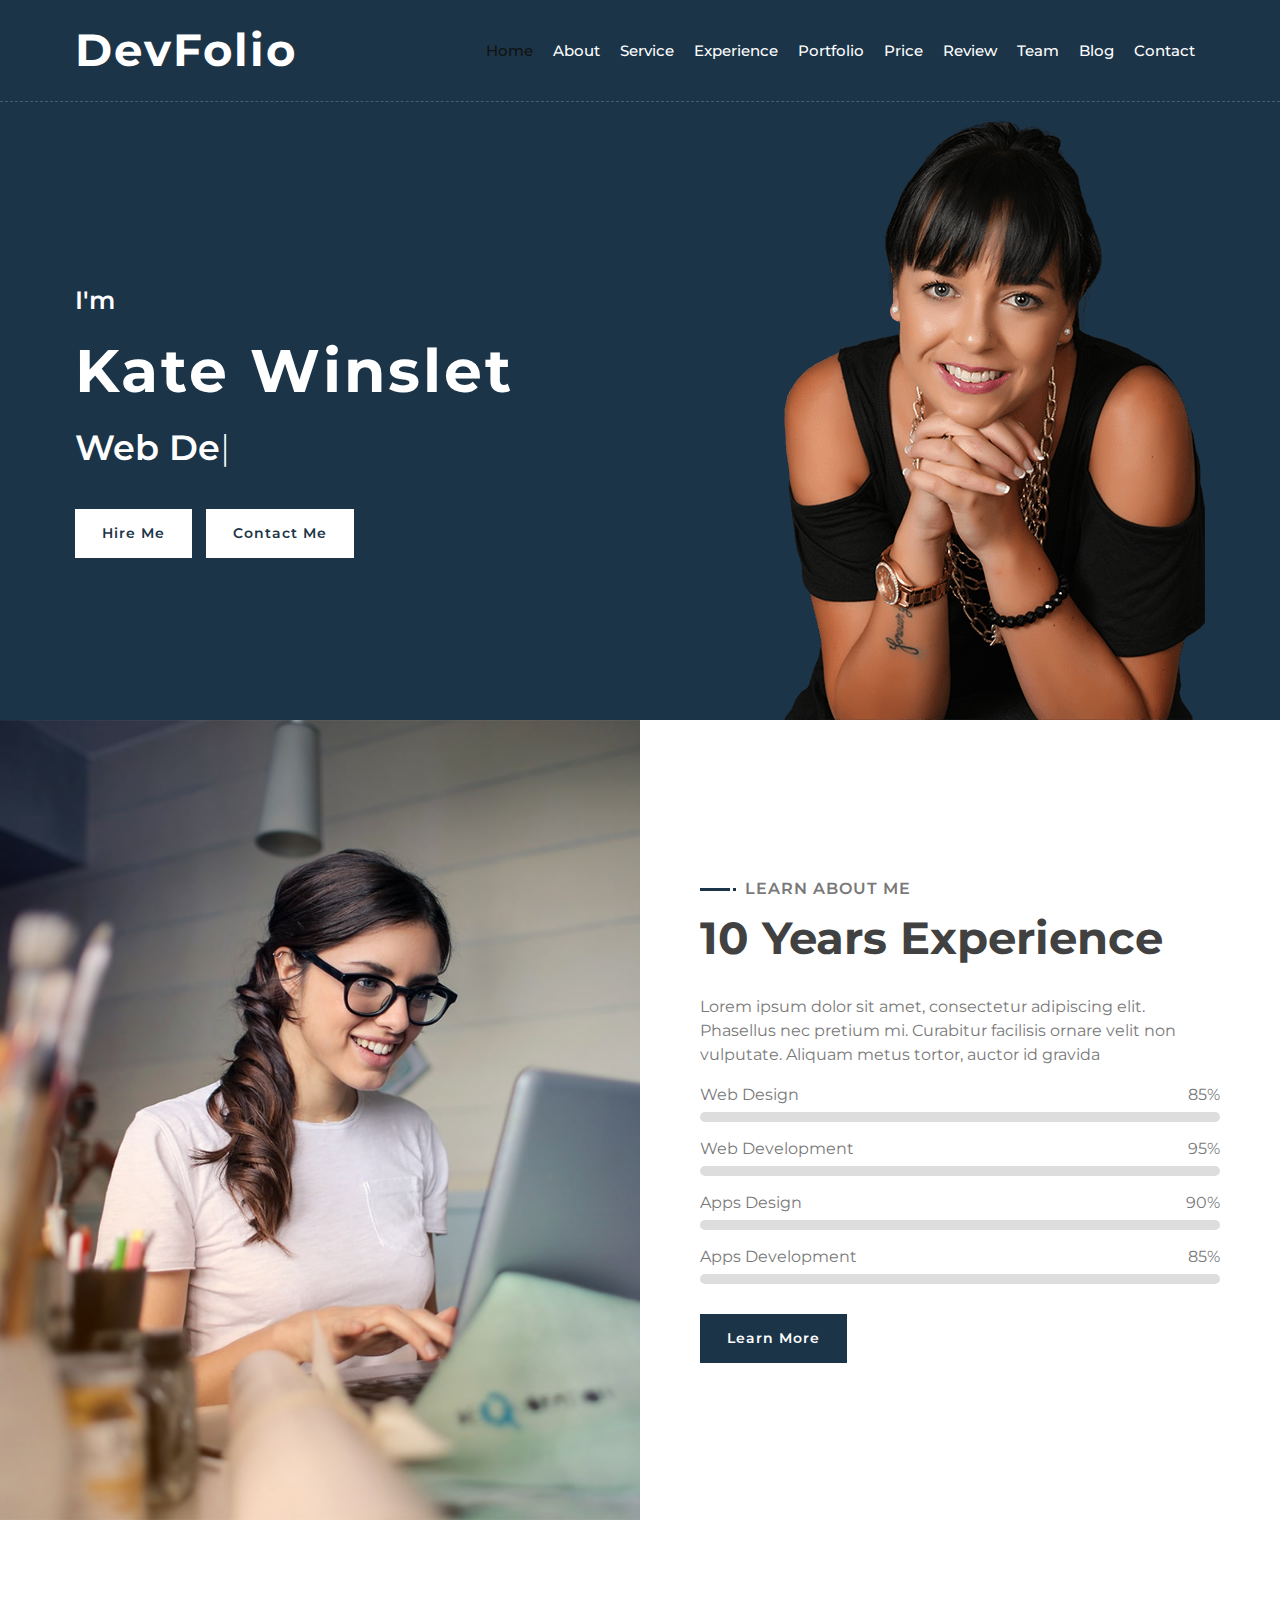
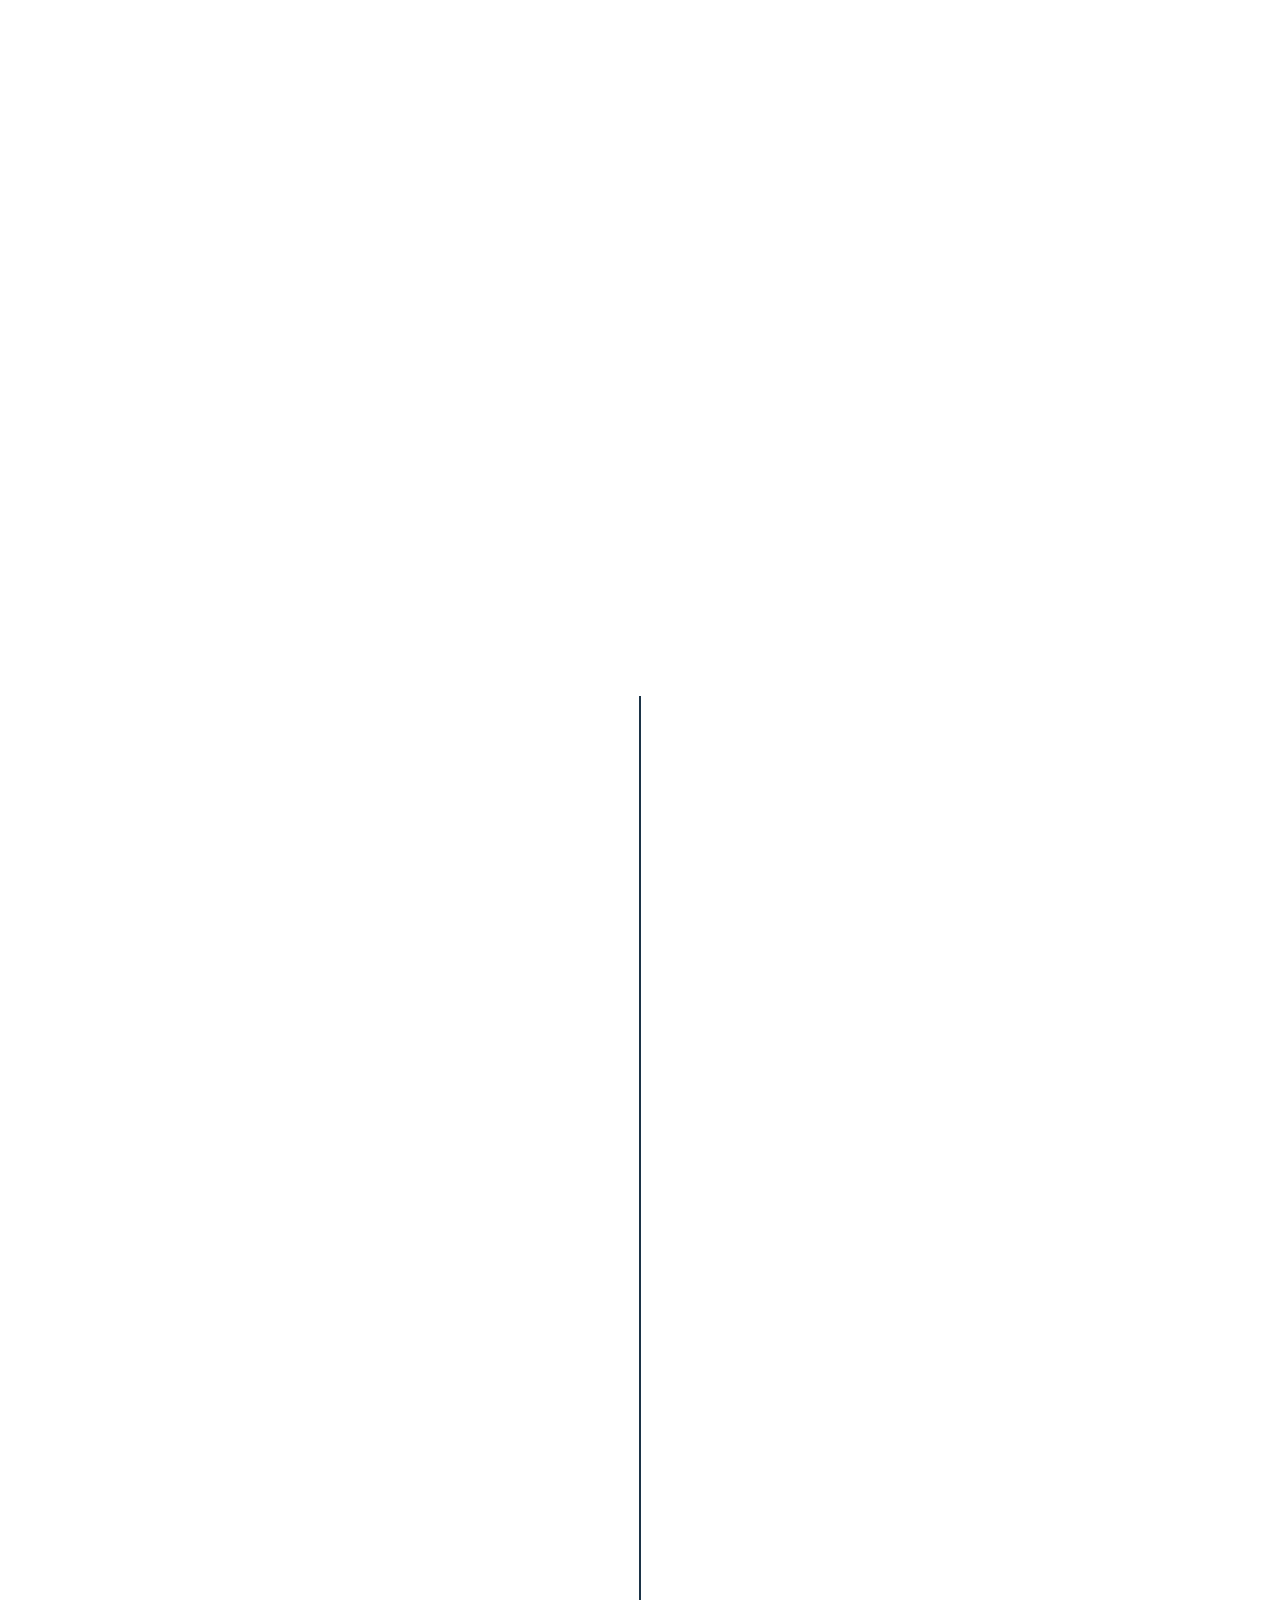
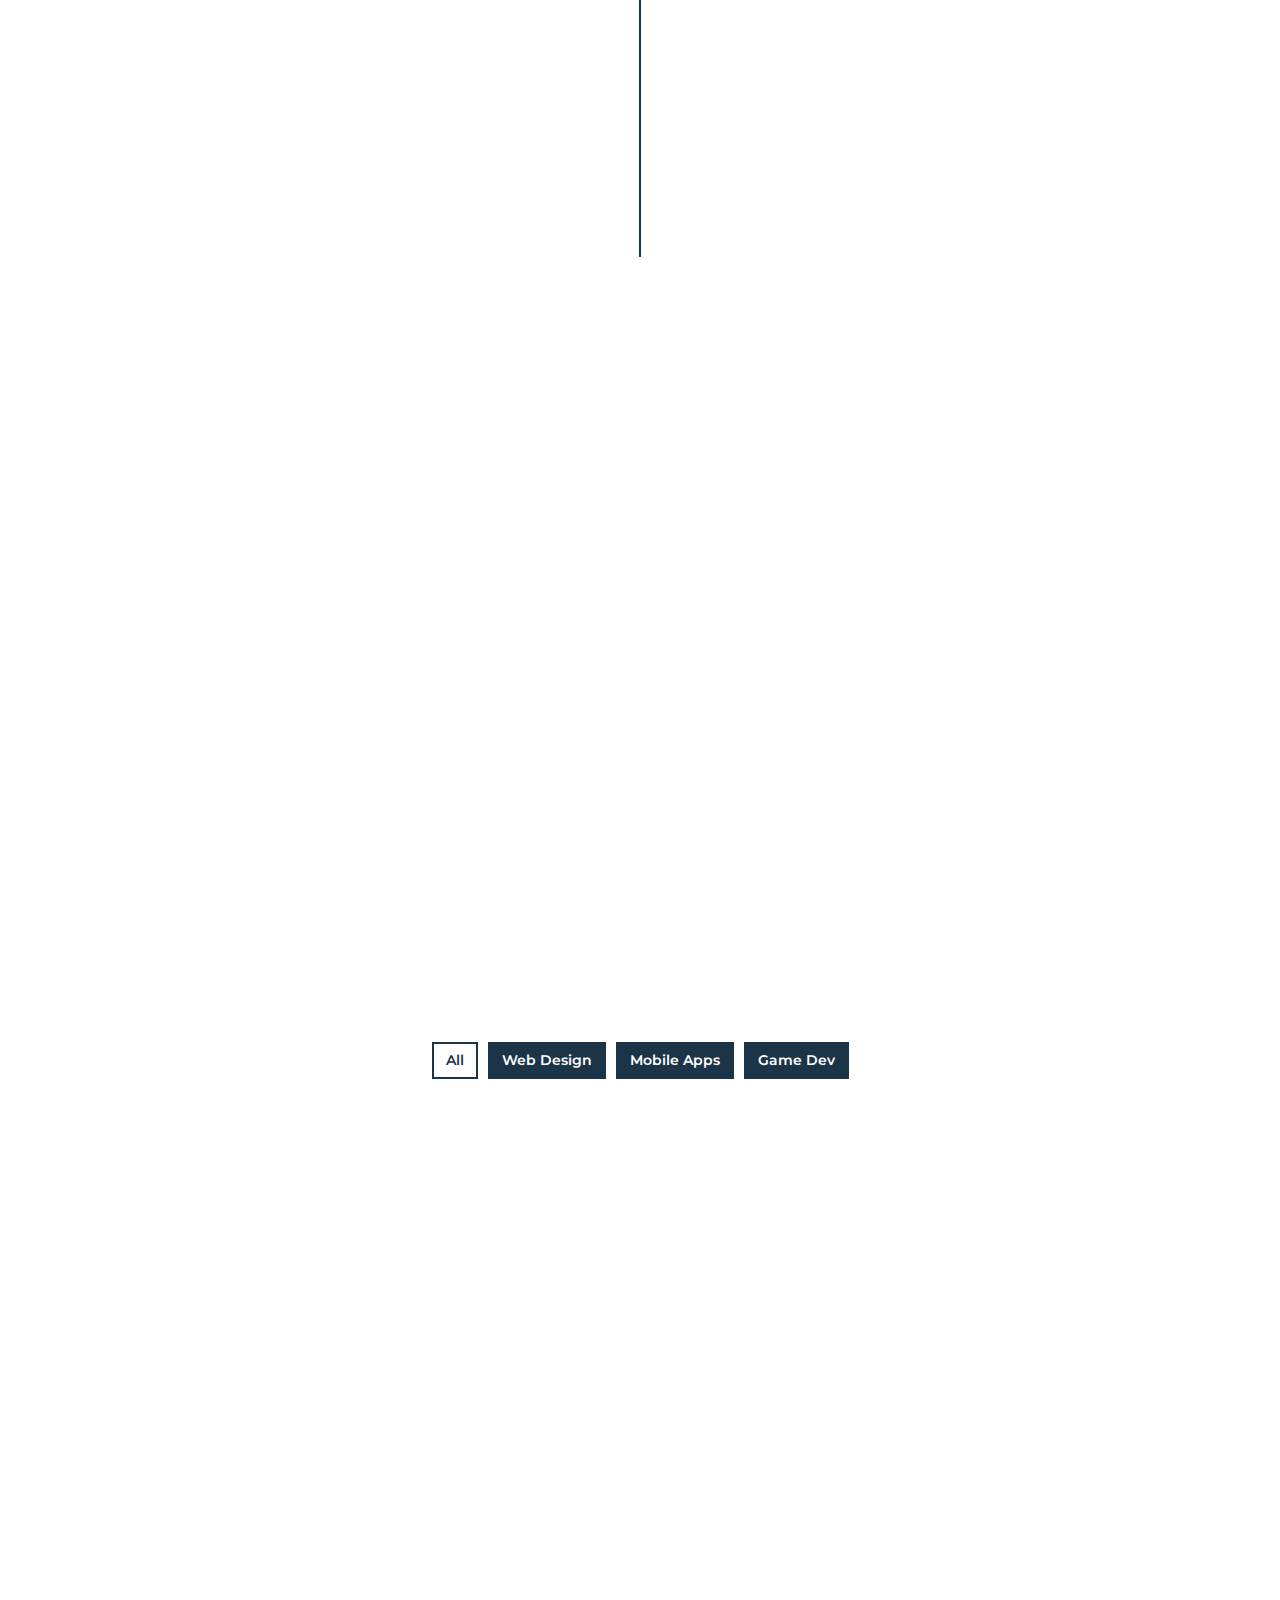
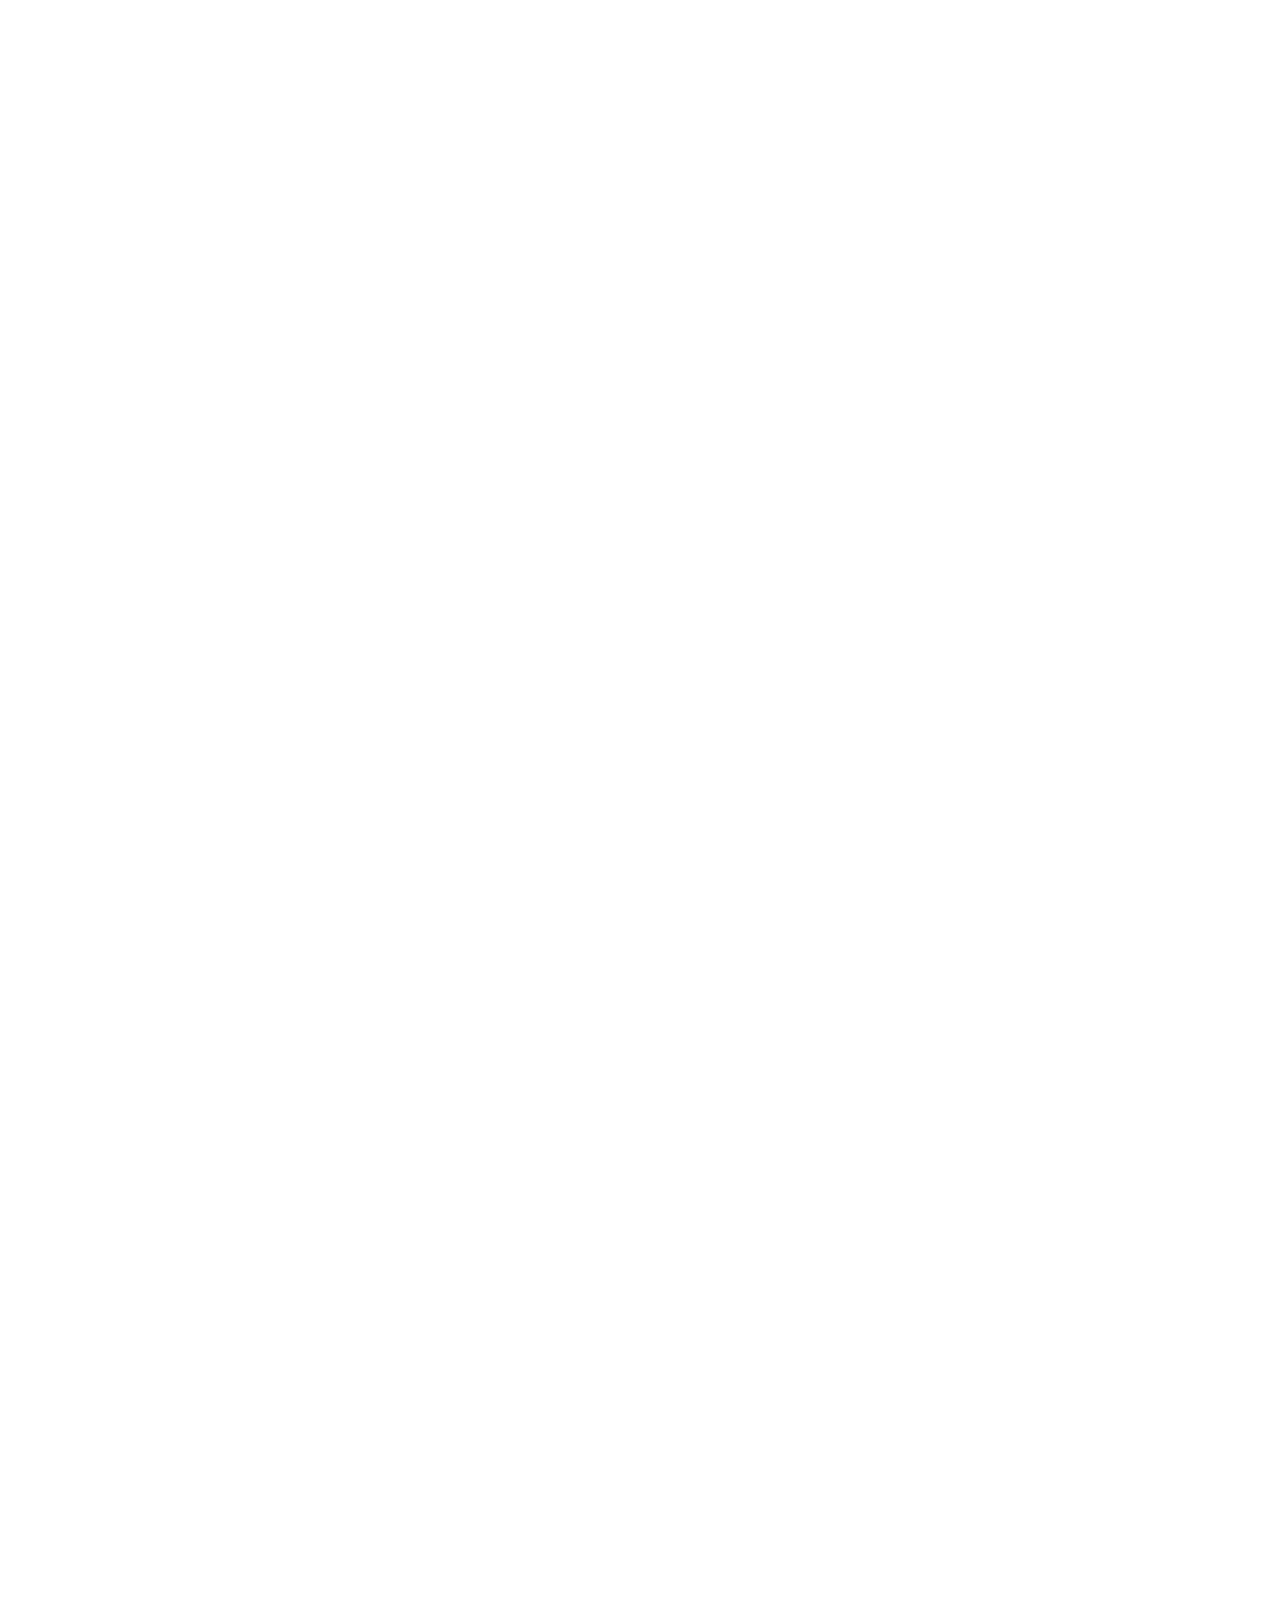
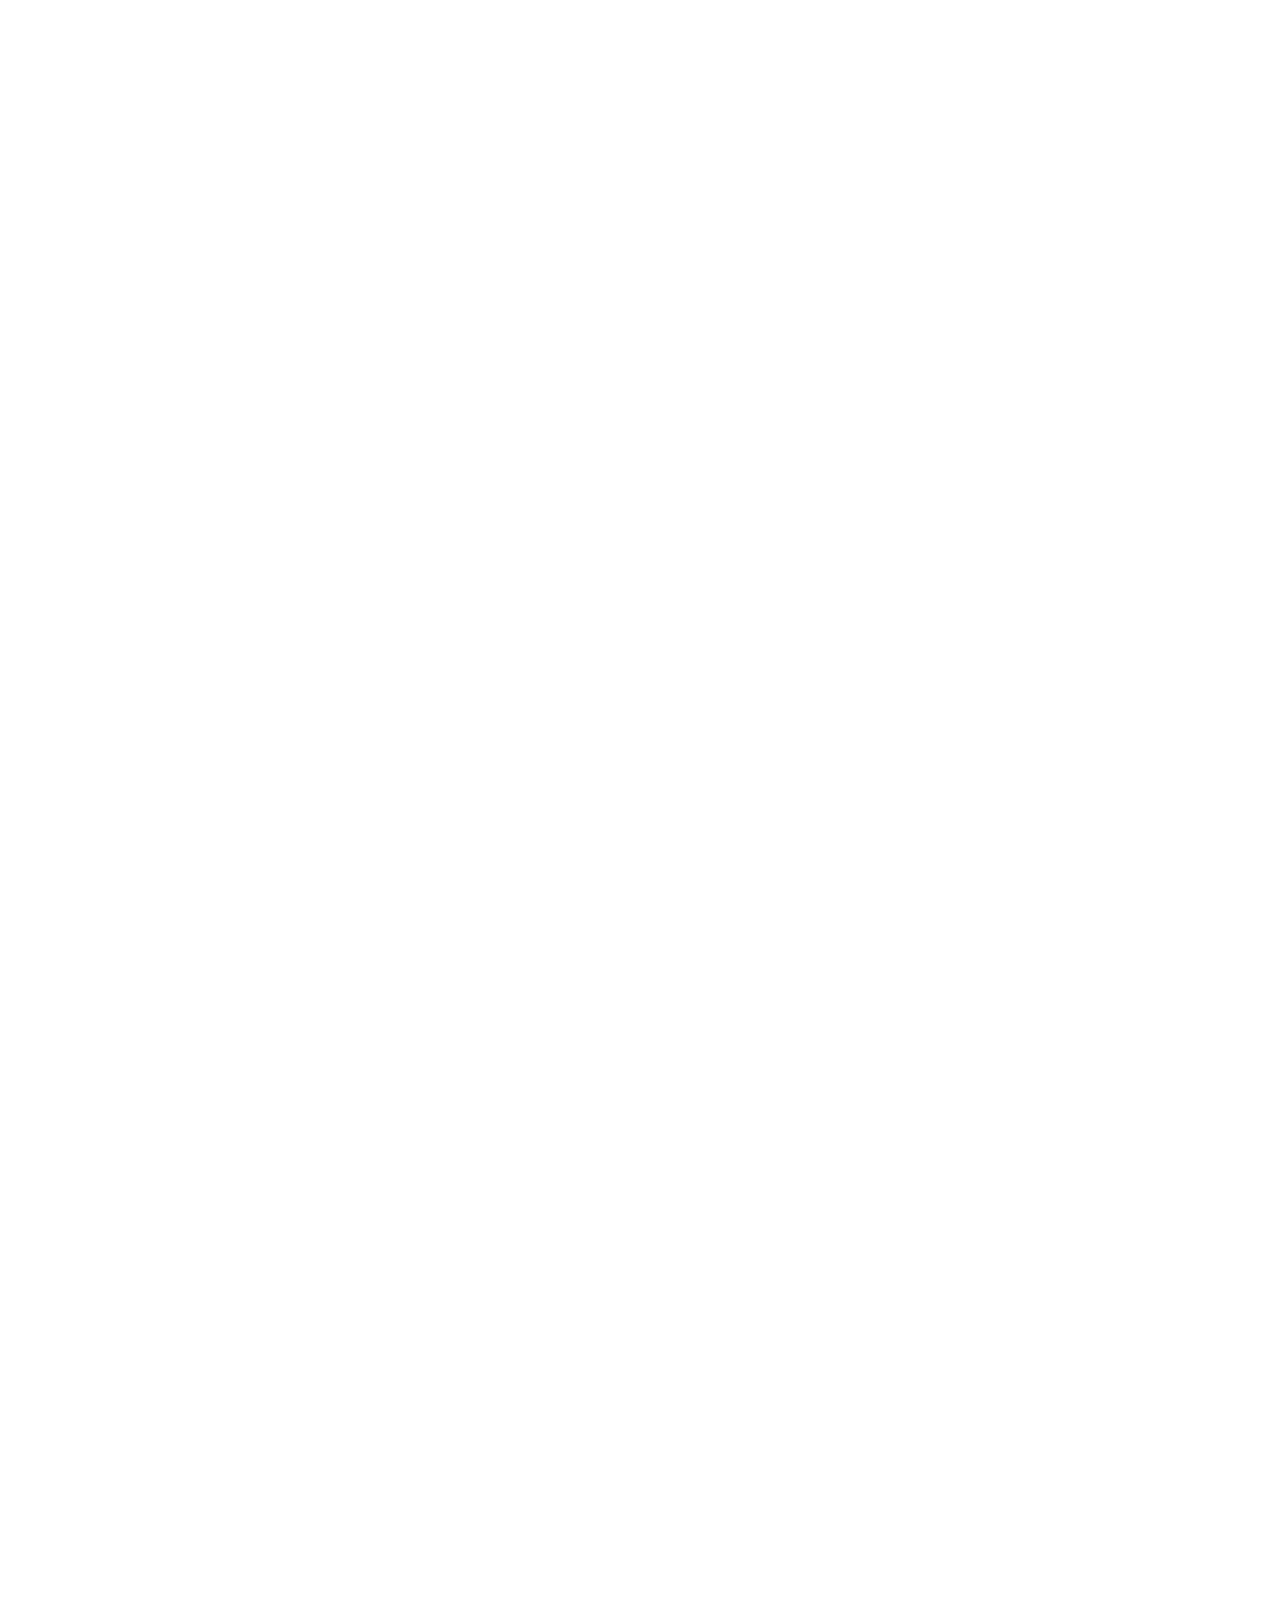
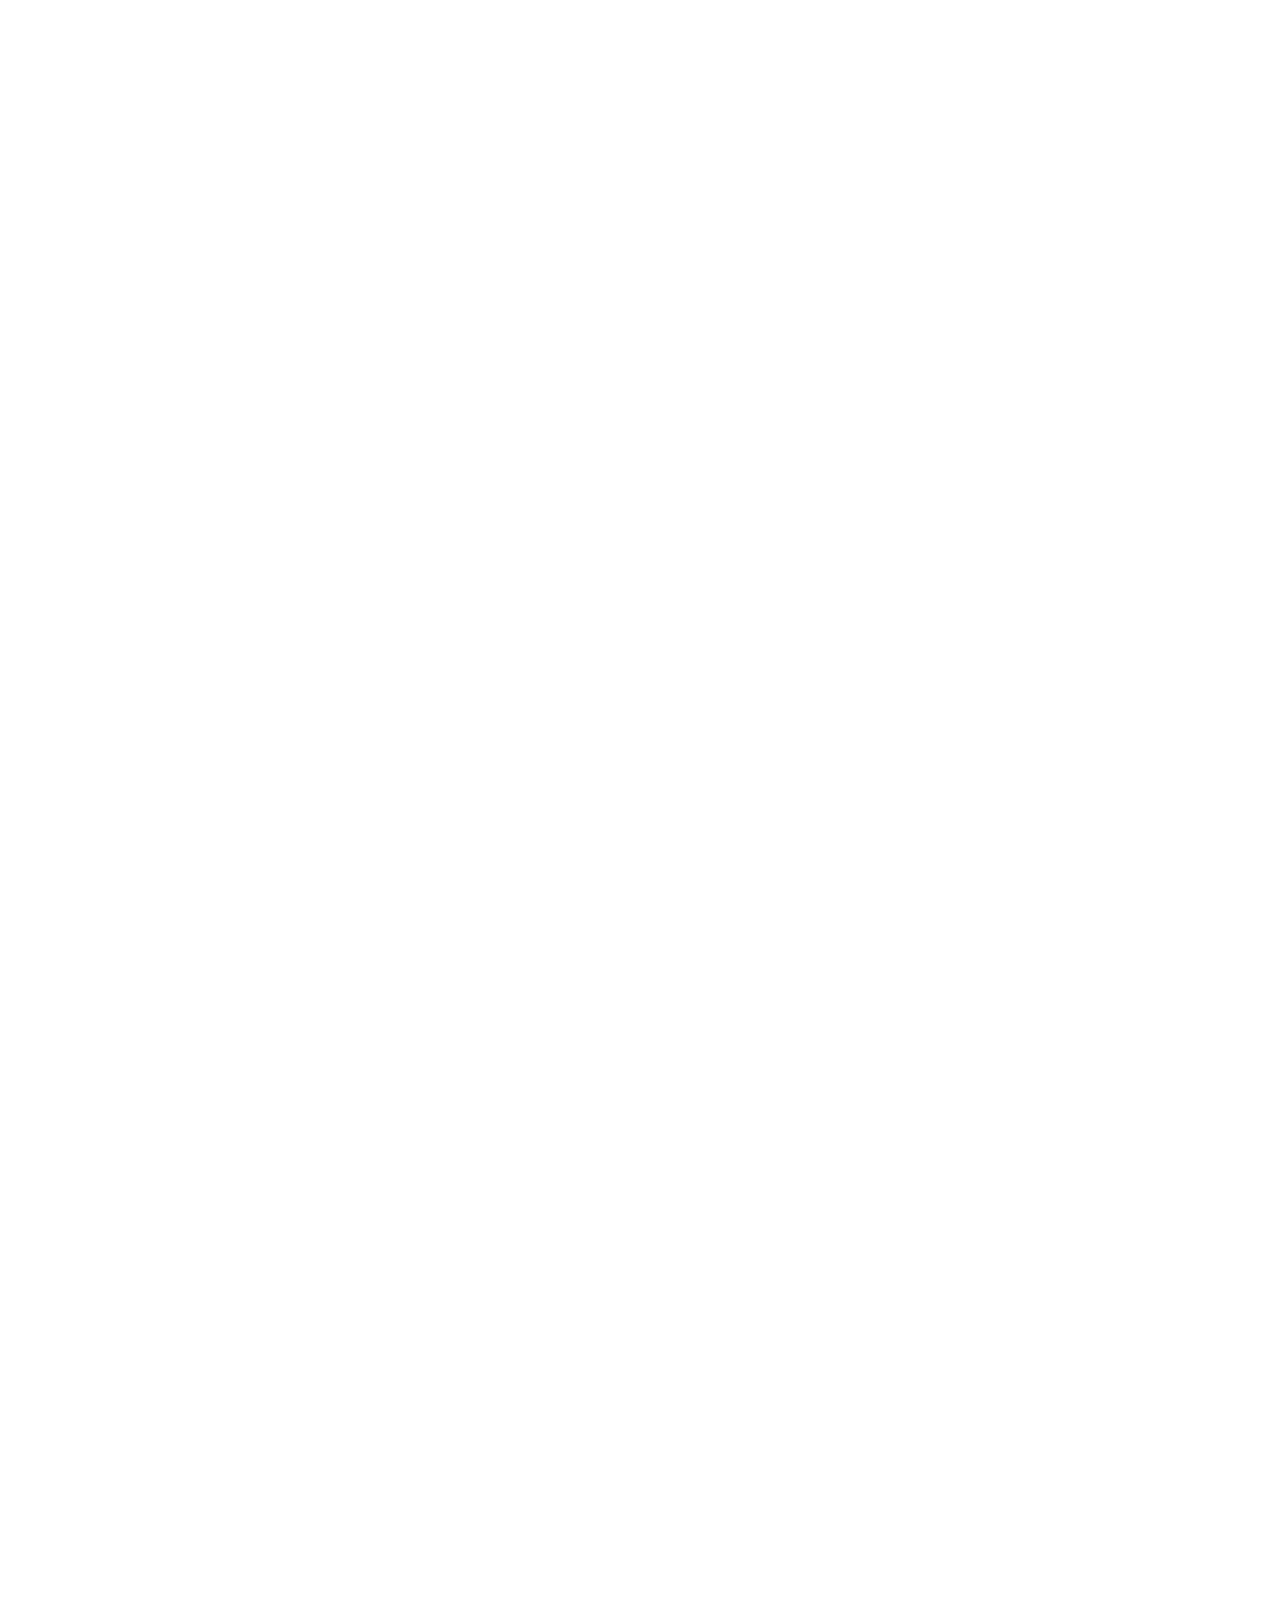
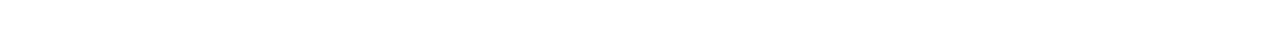
==== Mshelhomes/index.html @ be1046da "Add files via upload" ====
<!DOCTYPE html>
<html lang="en">
    <head>
        <meta charset="utf-8">
        <title>DevFolio - Developer Portfolio Template</title>
        <meta content="width=device-width, initial-scale=1.0" name="viewport">
        <meta content="Free Website Template" name="keywords">
        <meta content="Free Website Template" name="description">

        <!-- Favicon -->
        <link href="img/favicon.ico" rel="icon">

        <!-- Google Font -->
        <link href="https://fonts.googleapis.com/css2?family=Montserrat:wght@300;400;500;600;700&display=swap" rel="stylesheet">

        <!-- CSS Libraries -->
        <link href="https://stackpath.bootstrapcdn.com/bootstrap/4.4.1/css/bootstrap.min.css" rel="stylesheet">
        <link href="https://cdnjs.cloudflare.com/ajax/libs/font-awesome/5.10.0/css/all.min.css" rel="stylesheet">
        <link href="lib/animate/animate.min.css" rel="stylesheet">
        <link href="lib/owlcarousel/assets/owl.carousel.min.css" rel="stylesheet">
        <link href="lib/lightbox/css/lightbox.min.css" rel="stylesheet">

        <!-- Template Stylesheet -->
        <link href="css/style.css" rel="stylesheet">
    </head>

    <body data-spy="scroll" data-target=".navbar" data-offset="51">
        <!-- Nav Bar Start -->
        <div class="navbar navbar-expand-lg bg-light navbar-light">
            <div class="container-fluid">
                <a href="index.html" class="navbar-brand">DevFolio</a>
                <button type="button" class="navbar-toggler" data-toggle="collapse" data-target="#navbarCollapse">
                    <span class="navbar-toggler-icon"></span>
                </button>

                <div class="collapse navbar-collapse justify-content-between" id="navbarCollapse">
                    <div class="navbar-nav ml-auto">
                        <a href="#home" class="nav-item nav-link active">Home</a>
                        <a href="#about" class="nav-item nav-link">About</a>
                        <a href="#service" class="nav-item nav-link">Service</a>
                        <a href="#experience" class="nav-item nav-link">Experience</a>
                        <a href="#portfolio" class="nav-item nav-link">Portfolio</a>
                        <a href="#price" class="nav-item nav-link">Price</a>
                        <a href="#review" class="nav-item nav-link">Review</a>
                        <a href="#team" class="nav-item nav-link">Team</a>
                        <a href="#blog" class="nav-item nav-link">Blog</a>
                        <a href="#contact" class="nav-item nav-link">Contact</a>
                    </div>
                </div>
            </div>
        </div>
        <!-- Nav Bar End -->


        <!-- Hero Start -->
        <div class="hero" id="home">
            <div class="container-fluid">
                <div class="row align-items-center">
                    <div class="col-sm-12 col-md-6">
                        <div class="hero-content">
                            <div class="hero-text">
                                <p>I'm</p>
                                <h1>Kate Winslet</h1>
                                <h2></h2>
                                <div class="typed-text">Web Designer, Web Developer, Front End Developer, Apps Designer, Apps Developer</div>
                            </div>
                            <div class="hero-btn">
                                <a class="btn" href="">Hire Me</a>
                                <a class="btn" href="">Contact Me</a>
                            </div>
                        </div>
                    </div>
                    <div class="col-sm-12 col-md-6 d-none d-md-block">
                        <div class="hero-image">
                            <img src="img/hero.png" alt="Hero Image">
                        </div>
                    </div>
                </div>
            </div>
        </div>
        <!-- Hero End -->


        <!-- About Start -->
        <div class="about wow fadeInUp" data-wow-delay="0.1s" id="about">
            <div class="container-fluid">
                <div class="row align-items-center">
                    <div class="col-lg-6">
                        <div class="about-img">
                            <img src="img/about.jpg" alt="Image">
                        </div>
                    </div>
                    <div class="col-lg-6">
                        <div class="about-content">
                            <div class="section-header text-left">
                                <p>Learn About Me</p>
                                <h2>10 Years Experience</h2>
                            </div>
                            <div class="about-text">
                                <p>
                                    Lorem ipsum dolor sit amet, consectetur adipiscing elit. Phasellus nec pretium mi. Curabitur facilisis ornare velit non vulputate. Aliquam metus tortor, auctor id gravida
                                </p>
                            </div>
                            <div class="skills">
                                <div class="skill-name">
                                    <p>Web Design</p><p>85%</p>
                                </div>
                                <div class="progress">
                                    <div class="progress-bar" role="progressbar" aria-valuenow="85" aria-valuemin="0" aria-valuemax="100"></div>
                                </div>
                                <div class="skill-name">
                                    <p>Web Development</p><p>95%</p>
                                </div>
                                <div class="progress">
                                    <div class="progress-bar" role="progressbar" aria-valuenow="95" aria-valuemin="0" aria-valuemax="100"></div>
                                </div>
                                <div class="skill-name">
                                    <p>Apps Design</p><p>90%</p>
                                </div>
                                <div class="progress">
                                    <div class="progress-bar" role="progressbar" aria-valuenow="90" aria-valuemin="0" aria-valuemax="100"></div>
                                </div>
                                <div class="skill-name">
                                    <p>Apps Development</p><p>85%</p>
                                </div>
                                <div class="progress">
                                    <div class="progress-bar" role="progressbar" aria-valuenow="85" aria-valuemin="0" aria-valuemax="100"></div>
                                </div>
                            </div>
                            <a class="btn" href="">Learn More</a>
                        </div>
                    </div>
                </div>
            </div>
        </div>
        <!-- About End -->
        
        
        <!-- Service Start -->
        <div class="service" id="service">
            <div class="container">
                <div class="section-header text-center wow zoomIn" data-wow-delay="0.1s">
                    <p>What I do</p>
                    <h2>Awesome Quality Services</h2>
                </div>
                <div class="row">
                    <div class="col-lg-6 wow fadeInUp" data-wow-delay="0.0s">
                        <div class="service-item">
                            <div class="service-icon">
                                <i class="fa fa-laptop"></i>
                            </div>
                            <div class="service-text">
                                <h3>Web Design</h3>
                                <p>
                                    Lorem ipsum dolor sit amet elit. Phase nec preti mi. Curabi facilis ornare velit non
                                </p>
                            </div>
                        </div>
                    </div>
                    <div class="col-lg-6 wow fadeInUp" data-wow-delay="0.2s">
                        <div class="service-item">
                            <div class="service-icon">
                                <i class="fa fa-laptop-code"></i>
                            </div>
                            <div class="service-text">
                                <h3>Web Development</h3>
                                <p>
                                    Lorem ipsum dolor sit amet elit. Phase nec preti mi. Curabi facilis ornare velit non
                                </p>
                            </div>
                        </div>
                    </div>
                    <div class="col-lg-6 wow fadeInUp" data-wow-delay="0.4s">
                        <div class="service-item">
                            <div class="service-icon">
                                <i class="fab fa-android"></i>
                            </div>
                            <div class="service-text">
                                <h3>Apps Design</h3>
                                <p>
                                    Lorem ipsum dolor sit amet elit. Phase nec preti mi. Curabi facilis ornare velit non
                                </p>
                            </div>
                        </div>
                    </div>
                    <div class="col-lg-6 wow fadeInUp" data-wow-delay="0.6s">
                        <div class="service-item">
                            <div class="service-icon">
                                <i class="fab fa-apple"></i>
                            </div>
                            <div class="service-text">
                                <h3>Apps Development</h3>
                                <p>
                                    Lorem ipsum dolor sit amet elit. Phase nec preti mi. Curabi facilis ornare velit non
                                </p>
                            </div>
                        </div>
                    </div>
                </div>
            </div>
        </div>
        <!-- Service End -->
        
        
         <!-- Experience Start -->
        <div class="experience" id="experience">
            <div class="container">
                <header class="section-header text-center wow zoomIn" data-wow-delay="0.1s">
                    <p>My Resume</p>
                    <h2>Working Experience</h2>
                </header>
                <div class="timeline">
                    <div class="timeline-item left wow slideInLeft" data-wow-delay="0.1s">
                        <div class="timeline-text">
                            <div class="timeline-date">2045 - 2050</div>
                            <h2>Web Developer</h2>
                            <h4>Soft Agency, San Francisco, CA</h4>
                            <p>
                                Lorem ipsum dolor sit amet elit. Aliquam odio dolor, id luctus erat sagittis non. Ut blandit semper pretium.
                            </p>
                        </div>
                    </div>
                    <div class="timeline-item right wow slideInRight" data-wow-delay="0.1s">
                        <div class="timeline-text">
                            <div class="timeline-date">2045 - 2050</div>
                            <h2>Web Developer</h2>
                            <h4>Soft Agency, San Francisco, CA</h4>
                            <p>
                                Lorem ipsum dolor sit amet elit. Aliquam odio dolor, id luctus erat sagittis non. Ut blandit semper pretium.
                            </p>
                        </div>
                    </div>
                    <div class="timeline-item left wow slideInLeft" data-wow-delay="0.1s">
                        <div class="timeline-text">
                            <div class="timeline-date">2045 - 2050</div>
                            <h2>Web Developer</h2>
                            <h4>Soft Agency, San Francisco, CA</h4>
                            <p>
                                Lorem ipsum dolor sit amet elit. Aliquam odio dolor, id luctus erat sagittis non. Ut blandit semper pretium.
                            </p>
                        </div>
                    </div>
                    <div class="timeline-item right wow slideInRight" data-wow-delay="0.1s">
                        <div class="timeline-text">
                            <div class="timeline-date">2045 - 2050</div>
                            <h2>Web Developer</h2>
                            <h4>Soft Agency, San Francisco, CA</h4>
                            <p>
                                Lorem ipsum dolor sit amet elit. Aliquam odio dolor, id luctus erat sagittis non. Ut blandit semper pretium.
                            </p>
                        </div>
                    </div>
                    <div class="timeline-item left wow slideInLeft" data-wow-delay="0.1s">
                        <div class="timeline-text">
                            <div class="timeline-date">2045 - 2050</div>
                            <h2>Web Developer</h2>
                            <h4>Soft Agency, San Francisco, CA</h4>
                            <p>
                                Lorem ipsum dolor sit amet elit. Aliquam odio dolor, id luctus erat sagittis non. Ut blandit semper pretium.
                            </p>
                        </div>
                    </div>
                    <div class="timeline-item right wow slideInRight" data-wow-delay="0.1s">
                        <div class="timeline-text">
                            <div class="timeline-date">2045 - 2050</div>
                            <h2>Web Developer</h2>
                            <h4>Soft Agency, San Francisco, CA</h4>
                            <p>
                                Lorem ipsum dolor sit amet elit. Aliquam odio dolor, id luctus erat sagittis non. Ut blandit semper pretium.
                            </p>
                        </div>
                    </div>
                </div>
            </div>
        </div>
        <!-- Job Experience End -->
        
        
        <!-- Banner Start -->
        <div class="banner wow zoomIn" data-wow-delay="0.1s">
            <div class="container">
                <div class="section-header text-center">
                    <p>Reasonable Price</p>
                    <h2>Get A <span>Special</span> Price</h2>
                </div>
                <div class="container banner-text">
                    <p>
                        Lorem ipsum dolor sit amet, consectetur adipiscing elit. Phasellus nec pretium mi. Curabitur facilisis ornare velit non vulputate. Aliquam metus tortor, auctor id gravida condimentum, viverra quis sem. Curabitur non nisl nec nisi scelerisque maximus. 
                    </p>
                    <a class="btn">Pricing Plan</a>
                </div>
            </div>
        </div>
        <!-- Banner End -->


        <!-- Portfolio Start -->
        <div class="portfolio" id="portfolio">
            <div class="container">
                <div class="section-header text-center wow zoomIn" data-wow-delay="0.1s">
                    <p>My Portfolio</p>
                    <h2>My Excellent Portfolio</h2>
                </div>
                <div class="row">
                    <div class="col-12">
                        <ul id="portfolio-filter">
                            <li data-filter="*" class="filter-active">All</li>
                            <li data-filter=".filter-1">Web Design</li>
                            <li data-filter=".filter-2">Mobile Apps</li>
                            <li data-filter=".filter-3">Game Dev</li>
                        </ul>
                    </div>
                </div>
                <div class="row portfolio-container">
                    <div class="col-lg-4 col-md-6 col-sm-12 portfolio-item filter-1 wow fadeInUp" data-wow-delay="0.0s">
                        <div class="portfolio-wrap">
                            <div class="portfolio-img">
                                <img src="img/portfolio-1.jpg" alt="Image">
                            </div>
                            <div class="portfolio-text">
                                <h3>eCommerce Website</h3>
                                <a class="btn" href="img/portfolio-1.jpg" data-lightbox="portfolio">+</a>
                            </div>
                        </div>
                    </div>
                    <div class="col-lg-4 col-md-6 col-sm-12 portfolio-item filter-2 wow fadeInUp" data-wow-delay="0.2s">
                        <div class="portfolio-wrap">
                            <div class="portfolio-img">
                                <img src="img/portfolio-2.jpg" alt="Image">
                            </div>
                            <div class="portfolio-text">
                                <h3>Product Landing Page</h3>
                                <a class="btn" href="img/portfolio-2.jpg" data-lightbox="portfolio">+</a>
                            </div>
                        </div>
                    </div>
                    <div class="col-lg-4 col-md-6 col-sm-12 portfolio-item filter-3 wow fadeInUp" data-wow-delay="0.4s">
                        <div class="portfolio-wrap">
                            <div class="portfolio-img">
                                <img src="img/portfolio-3.jpg" alt="Image">
                            </div>
                            <div class="portfolio-text">
                                <h3>JavaScript quiz game</h3>
                                <a class="btn" href="img/portfolio-3.jpg" data-lightbox="portfolio">+</a>
                            </div>
                        </div>
                    </div>
                    <div class="col-lg-4 col-md-6 col-sm-12 portfolio-item filter-1 wow fadeInUp" data-wow-delay="0.6s">
                        <div class="portfolio-wrap">
                            <div class="portfolio-img">
                                <img src="img/portfolio-4.jpg" alt="Image">
                            </div>
                            <div class="portfolio-text">
                                <h3>JavaScript drawing</h3>
                                <a class="btn" href="img/portfolio-4.jpg" data-lightbox="portfolio">+</a>
                            </div>
                        </div>
                    </div>
                    <div class="col-lg-4 col-md-6 col-sm-12 portfolio-item filter-2 wow fadeInUp" data-wow-delay="0.8s">
                        <div class="portfolio-wrap">
                            <div class="portfolio-img">
                                <img src="img/portfolio-5.jpg" alt="Image">
                            </div>
                            <div class="portfolio-text">
                                <h3>Social Mobile Apps</h3>
                                <a class="btn" href="img/portfolio-5.jpg" data-lightbox="portfolio">+</a>
                            </div>
                        </div>
                    </div>
                    <div class="col-lg-4 col-md-6 col-sm-12 portfolio-item filter-3 wow fadeInUp" data-wow-delay="1s">
                        <div class="portfolio-wrap">
                            <div class="portfolio-img">
                                <img src="img/portfolio-6.jpg" alt="Image">
                            </div>
                            <div class="portfolio-text">
                                <h3>Company Website</h3>
                                <a class="btn" href="img/portfolio-6.jpg" data-lightbox="portfolio">+</a>
                            </div>
                        </div>
                    </div>
                </div>
            </div>
        </div>
        <!-- Portfolio End -->
        
        
        <!-- Banner Start -->
        <div class="banner wow zoomIn" data-wow-delay="0.1s">
            <div class="container">
                <div class="section-header text-center">
                    <p>Awesome Discount</p>
                    <h2>Get <span>30%</span> Discount</h2>
                </div>
                <div class="container banner-text">
                    <p>
                        Lorem ipsum dolor sit amet, consectetur adipiscing elit. Phasellus nec pretium mi. Curabitur facilisis ornare velit non vulputate. Aliquam metus tortor, auctor id gravida condimentum, viverra quis sem. Curabitur non nisl nec nisi scelerisque maximus. 
                    </p>
                    <a class="btn">Order Now</a>
                </div>
            </div>
        </div>
        <!-- Banner End -->
        
        
        <!-- Price Start -->
        <div class="price" id="price">
            <div class="container">
                <div class="section-header text-center wow zoomIn" data-wow-delay="0.1s">
                    <p>Pricing Plan</p>
                    <h2>Affordable Price</h2>
                </div>
                <div class="row">
                    <div class="col-md-4 wow fadeInUp" data-wow-delay="0.5s">
                        <div class="price-item">
                            <div class="price-header">
                                <div class="price-title">
                                    <h2>Basic</h2>
                                </div>
                                <div class="price-prices">
                                    <h2><small>$</small>49<span>/ mo</span></h2>
                                </div>
                            </div>
                            <div class="price-body">
                                <div class="price-description">
                                    <ul>
                                        <li>Bootstrap 4</li>
                                        <li>Font Awesome 5</li>
                                        <li>Responsive Design</li>
                                        <li>Browser Compatibility</li>
                                        <li>Easy To Use</li>
                                    </ul>
                                </div>
                            </div>
                            <div class="price-footer">
                                <div class="price-action">
                                    <a class="btn" href="">Order Now</a>
                                </div>
                            </div>
                        </div>
                    </div>
                    <div class="col-md-4 wow fadeInUp" data-wow-delay="0.0s">
                        <div class="price-item featured-item">
                            <div class="price-header">
                                <div class="price-title">
                                    <h2>Standard</h2>
                                </div>
                                <div class="price-prices">
                                    <h2><small>$</small>99<span>/ mo</span></h2>
                                </div>
                            </div>
                            <div class="price-body">
                                <div class="price-description">
                                    <ul>
                                        <li>Bootstrap 4</li>
                                        <li>Font Awesome 5</li>
                                        <li>Responsive Design</li>
                                        <li>Browser Compatibility</li>
                                        <li>Easy To Use</li>
                                    </ul>
                                </div>
                            </div>
                            <div class="price-footer">
                                <div class="price-action">
                                    <a class="btn" href="">Order Now</a>
                                </div>
                            </div>
                        </div>
                    </div>
                    <div class="col-md-4 wow fadeInUp" data-wow-delay="0.5s">
                        <div class="price-item">
                            <div class="price-header">
                                <div class="price-title">
                                    <h2>Premium</h2>
                                </div>
                                <div class="price-prices">
                                    <h2><small>$</small>149<span>/ mo</span></h2>
                                </div>
                            </div>
                            <div class="price-body">
                                <div class="price-description">
                                    <ul>
                                        <li>Bootstrap 4</li>
                                        <li>Font Awesome 5</li>
                                        <li>Responsive Design</li>
                                        <li>Browser Compatibility</li>
                                        <li>Easy To Use</li>
                                    </ul>
                                </div>
                            </div>
                            <div class="price-footer">
                                <div class="price-action">
                                    <a class="btn" href="">Order Now</a>
                                </div>
                            </div>
                        </div>
                    </div>
                </div>
            </div>
        </div>
        <!-- Price End -->
        
        
        <!-- Testimonial Start -->
        <div class="testimonial wow fadeInUp" data-wow-delay="0.1s" id="review">
            <div class="container">
                <div class="testimonial-icon">
                    <i class="fa fa-quote-left"></i>
                </div>
                <div class="owl-carousel testimonials-carousel">
                    <div class="testimonial-item">
                        <div class="testimonial-img">
                            <img src="img/testimonial-1.jpg" alt="Image">
                        </div>
                        <div class="testimonial-text">
                            <p>
                                Lorem ipsum dolor sit amet consec adipis elit. Etiam accums lacus eget velit tincid, quis suscip justo dictum. Lorem ipsum dolor sit amet consec adipis elit.
                            </p>
                            <h3>Customer Name</h3>
                            <h4>Profession</h4>
                        </div>
                    </div>
                    <div class="testimonial-item">
                        <div class="testimonial-img">
                            <img src="img/testimonial-2.jpg" alt="Image">
                        </div>
                        <div class="testimonial-text">
                            <p>
                                Lorem ipsum dolor sit amet consec adipis elit. Etiam accums lacus eget velit tincid, quis suscip justo dictum. Lorem ipsum dolor sit amet consec adipis elit.
                            </p>
                            <h3>Customer Name</h3>
                            <h4>Profession</h4>
                        </div>
                    </div>
                    <div class="testimonial-item">
                        <div class="testimonial-img">
                            <img src="img/testimonial-3.jpg" alt="Image">
                        </div>
                        <div class="testimonial-text">
                            <p>
                                Lorem ipsum dolor sit amet consec adipis elit. Etiam accums lacus eget velit tincid, quis suscip justo dictum. Lorem ipsum dolor sit amet consec adipis elit.
                            </p>
                            <h3>Customer Name</h3>
                            <h4>Profession</h4>
                        </div>
                    </div>
                </div>
            </div>
        </div>
        <!-- Testimonial End -->


        <!-- Team Start -->
        <div class="team" id="team">
            <div class="container">
                <div class="section-header text-center wow zoomIn" data-wow-delay="0.1s">
                    <p>My Team</p>
                    <h2>Expert Team Members</h2>
                </div>
                <div class="row">
                    <div class="col-lg-6 wow fadeInUp" data-wow-delay="0.0s">
                        <div class="team-item">
                            <div class="team-img">
                                <img src="img/team-1.jpg" alt="Image">
                            </div>
                            <div class="team-text">
                                <h2>Mollie Ross</h2>
                                <h4>Web Designer</h4>
                                <p>
                                    Lorem ipsum dolor sit amet consec adipis elit. Etiam accum lacus
                                </p>
                                <div class="team-social">
                                    <a class="btn" href=""><i class="fab fa-twitter"></i></a>
                                    <a class="btn" href=""><i class="fab fa-facebook-f"></i></a>
                                    <a class="btn" href=""><i class="fab fa-linkedin-in"></i></a>
                                    <a class="btn" href=""><i class="fab fa-instagram"></i></a>
                                </div>
                            </div>
                        </div>
                    </div>
                    <div class="col-lg-6 wow fadeInUp" data-wow-delay="0.2s">
                        <div class="team-item">
                            <div class="team-img">
                                <img src="img/team-2.jpg" alt="Image">
                            </div>
                            <div class="team-text">
                                <h2>Dylan Adams</h2>
                                <h4>Web Developer</h4>
                                <p>
                                    Lorem ipsum dolor sit amet consec adipis elit. Etiam accum lacus
                                </p>
                                <div class="team-social">
                                    <a class="btn" href=""><i class="fab fa-twitter"></i></a>
                                    <a class="btn" href=""><i class="fab fa-facebook-f"></i></a>
                                    <a class="btn" href=""><i class="fab fa-linkedin-in"></i></a>
                                    <a class="btn" href=""><i class="fab fa-instagram"></i></a>
                                </div>
                            </div>
                        </div>
                    </div>
                    <div class="col-lg-6 wow fadeInUp" data-wow-delay="0.4s">
                        <div class="team-item">
                            <div class="team-img">
                                <img src="img/team-3.jpg" alt="Image">
                            </div>
                            <div class="team-text">
                                <h2>Jennifer Page</h2>
                                <h4>Apps Designer</h4>
                                <p>
                                    Lorem ipsum dolor sit amet consec adipis elit. Etiam accum lacus
                                </p>
                                <div class="team-social">
                                    <a class="btn" href=""><i class="fab fa-twitter"></i></a>
                                    <a class="btn" href=""><i class="fab fa-facebook-f"></i></a>
                                    <a class="btn" href=""><i class="fab fa-linkedin-in"></i></a>
                                    <a class="btn" href=""><i class="fab fa-instagram"></i></a>
                                </div>
                            </div>
                        </div>
                    </div>
                    <div class="col-lg-6 wow fadeInUp" data-wow-delay="0.6s">
                        <div class="team-item">
                            <div class="team-img">
                                <img src="img/team-4.jpg" alt="Image">
                            </div>
                            <div class="team-text">
                                <h2>Josh Dunn</h2>
                                <h4>Apps Developer</h4>
                                <p>
                                    Lorem ipsum dolor sit amet consec adipis elit. Etiam accum lacus
                                </p>
                                <div class="team-social">
                                    <a class="btn" href=""><i class="fab fa-twitter"></i></a>
                                    <a class="btn" href=""><i class="fab fa-facebook-f"></i></a>
                                    <a class="btn" href=""><i class="fab fa-linkedin-in"></i></a>
                                    <a class="btn" href=""><i class="fab fa-instagram"></i></a>
                                </div>
                            </div>
                        </div>
                    </div>
                </div>
            </div>
        </div>
        <!-- Team End -->
        
        
        <!-- Contact Start -->
        <div class="contact wow fadeInUp" data-wow-delay="0.1s" id="contact">
            <div class="container-fluid">
                <div class="container">
                    <div class="row align-items-center">
                        <div class="col-md-4"></div>
                        <div class="col-md-8">
                            <div class="contact-form">
                                <div id="success"></div>
                                <form name="sentMessage" id="contactForm" novalidate="novalidate">
                                    <div class="control-group">
                                        <input type="text" class="form-control" id="name" placeholder="Your Name" required="required" data-validation-required-message="Please enter your name" />
                                        <p class="help-block"></p>
                                    </div>
                                    <div class="control-group">
                                        <input type="email" class="form-control" id="email" placeholder="Your Email" required="required" data-validation-required-message="Please enter your email" />
                                        <p class="help-block"></p>
                                    </div>
                                    <div class="control-group">
                                        <input type="text" class="form-control" id="subject" placeholder="Subject" required="required" data-validation-required-message="Please enter a subject" />
                                        <p class="help-block"></p>
                                    </div>
                                    <div class="control-group">
                                        <textarea class="form-control" id="message" placeholder="Message" required="required" data-validation-required-message="Please enter your message"></textarea>
                                        <p class="help-block"></p>
                                    </div>
                                    <div>
                                        <button class="btn" type="submit" id="sendMessageButton">Send Message</button>
                                    </div>
                                </form>
                            </div>
                        </div>
                    </div>
                </div>
            </div>
        </div>
        <!-- Contact End -->


        <!-- Blog Start -->
        <div class="blog" id="blog">
            <div class="container">
                <div class="section-header text-center wow zoomIn" data-wow-delay="0.1s">
                    <p>From Blog</p>
                    <h2>Latest Articles</h2>
                </div>
                <div class="row">
                    <div class="col-lg-6">
                        <div class="blog-item wow fadeInUp" data-wow-delay="0.1s">
                            <div class="blog-img">
                                <img src="img/blog-1.jpg" alt="Blog">
                            </div>
                            <div class="blog-text">
                                <h2>Lorem ipsum dolor sit amet</h2>
                                <div class="blog-meta">
                                    <p><i class="far fa-user"></i>Admin</p>
                                    <p><i class="far fa-list-alt"></i>Web Design</p>
                                    <p><i class="far fa-calendar-alt"></i>01-Jan-2045</p>
                                    <p><i class="far fa-comments"></i>5</p>
                                </div>
                                <p>
                                    Lorem ipsum dolor sit amet elit. Nullam commodo mattis mi. Nullam eu erat lectus. Proin viverra risus vitae luctus. Proin ut ante, vitae sapien. Fusce sem ac erat rhoncus, ornare mattis nisl massa et eros vitae pulvin
                                </p>
                                <a class="btn" href="">Read More <i class="fa fa-angle-right"></i></a>
                            </div>
                        </div>
                    </div>
                    <div class="col-lg-6">
                        <div class="blog-item wow fadeInUp" data-wow-delay="0.3s">
                            <div class="blog-img">
                                <img src="img/blog-2.jpg" alt="Blog">
                            </div>
                            <div class="blog-text">
                                <h2>Lorem ipsum dolor sit amet</h2>
                                <div class="blog-meta">
                                    <p><i class="far fa-user"></i>Admin</p>
                                    <p><i class="far fa-list-alt"></i>Apps Design</p>
                                    <p><i class="far fa-calendar-alt"></i>01-Jan-2045</p>
                                    <p><i class="far fa-comments"></i>10</p>
                                </div>
                                <p>
                                    Lorem ipsum dolor sit amet elit. Nullam commodo mattis mi. Nullam eu erat lectus. Proin viverra risus vitae luctus. Proin ut ante, vitae sapien. Fusce sem ac erat rhoncus, ornare mattis nisl massa et eros vitae pulvin
                                </p>
                                <a class="btn" href="">Read More <i class="fa fa-angle-right"></i></a>
                            </div>
                        </div>
                    </div>
                </div>
            </div>
        </div>
        <!-- Blog End -->


        <!-- Footer Start -->
        <div class="footer wow fadeIn" data-wow-delay="0.3s">
            <div class="container-fluid">
                <div class="container">
                    <div class="footer-info">
                        <h2>Kate Winslet</h2>
                        <h3>123 Street, New York, USA</h3>
                        <div class="footer-menu">
                            <p>+012 345 67890</p>
                            <p>info@example.com</p>
                        </div>
                        <div class="footer-social">
                            <a href=""><i class="fab fa-twitter"></i></a>
                            <a href=""><i class="fab fa-facebook-f"></i></a>
                            <a href=""><i class="fab fa-youtube"></i></a>
                            <a href=""><i class="fab fa-instagram"></i></a>
                            <a href=""><i class="fab fa-linkedin-in"></i></a>
                        </div>
                    </div>
                </div>
                <div class="container copyright">
                    <p>&copy; <a href="#">Your Site Name</a>, All Right Reserved | Designed By <a href="https://htmlcodex.com">HTML Codex</a></p>
                </div>
            </div>
        </div>
        <!-- Footer End -->
        
        
        <!-- Back to top button -->
        <a href="#" class="btn back-to-top"><i class="fa fa-chevron-up"></i></a>
        
        
        <!-- Pre Loader -->
        <div id="loader" class="show">
            <div class="loader"></div>
        </div>

        
        <!-- JavaScript Libraries -->
        <script src="https://code.jquery.com/jquery-3.4.1.min.js"></script>
        <script src="https://stackpath.bootstrapcdn.com/bootstrap/4.4.1/js/bootstrap.bundle.min.js"></script>
        <script src="lib/easing/easing.min.js"></script>
        <script src="lib/wow/wow.min.js"></script>
        <script src="lib/waypoints/waypoints.min.js"></script>
        <script src="lib/typed/typed.min.js"></script>
        <script src="lib/owlcarousel/owl.carousel.min.js"></script>
        <script src="lib/isotope/isotope.pkgd.min.js"></script>
        <script src="lib/lightbox/js/lightbox.min.js"></script>
        
        <!-- Contact Javascript File -->
        <script src="mail/jqBootstrapValidation.min.js"></script>
        <script src="mail/contact.js"></script>

        <!-- Template Javascript -->
        <script src="js/main.js"></script>
    </body>
</html>
---- Mshelhomes/css/style.css ----
/*******************************/
/********* General CSS *********/
/*******************************/
body {
    color: #797979;
    background: #ffffff;
    font-family: 'Montserrat', sans-serif;
}

h1,
h2, 
h3, 
h4,
h5, 
h6 {
    color: #414141;
}

a {
    color: #313131;
    transition: .3s;
}

a:hover,
a:active,
a:focus {
    color: #1c3448;
    outline: none;
    text-decoration: none;
}

.btn:focus,
.form-control:focus {
    box-shadow: none;
}

.container-fluid {
    max-width: 1366px;
}

.btn {
    padding: 12px 25px;
    font-size: 14px;
    font-weight: 600;
    letter-spacing: 1px;
    color: #ffffff;
    background: #1c3448;
    border: 2px solid transparent;
    border-radius: 0;
    box-shadow: inset 0 0 0 50px #1c3448;
    transition: ease-out 0.3s;
    -webkit-transition: ease-out 0.3s;
    -moz-transition: ease-out 0.3s;
}

.btn:hover {
    color: #1c3448;
    background: transparent;
    box-shadow: inset 0 0 0 0 #1c3448;
    border-color: #1c3448;
}

#loader {
    position: fixed;
    top: 0;
    right: 0;
    bottom: 0;
    left: 0;
    display: flex;
    align-items: center;
    justify-content: center;
    background: #ffffff;
    opacity: 0;
    visibility: hidden;
    -webkit-transition: opacity .3s ease-out, visibility 0s linear .3s;
    -o-transition: opacity .3s ease-out, visibility 0s linear .3s;
    transition: opacity .3s ease-out, visibility 0s linear .3s;
    z-index: 999;
}

#loader.show {
    -webkit-transition: opacity .6s ease-out, visibility 0s linear 0s;
    -o-transition: opacity .6s ease-out, visibility 0s linear 0s;
    transition: opacity .6s ease-out, visibility 0s linear 0s;
    visibility: visible;
    opacity: 1;
}

#loader .loader {
    position: relative;
    width: 45px;
    height: 45px;
    border: 5px solid #dddddd;
    border-top: 5px solid #1c3448;
    border-radius: 50%;
    -webkit-animation: spin 2s linear infinite;
    animation: spin 2s linear infinite;
}

@-webkit-keyframes spin {
    0% { -webkit-transform: rotate(0deg); }
    100% { -webkit-transform: rotate(360deg); }
}

@keyframes spin {
    0% { transform: rotate(0deg); }
    100% { transform: rotate(360deg); }
}

.back-to-top {
    position: fixed;
    display: none;
    width: 44px;
    height: 44px;
    padding: 8px 0;
    text-align: center;
    line-height: 1;
    font-size: 22px;
    right: 15px;
    bottom: 15px;
    z-index: 9;
}

.back-to-top i {
    color: #ffffff;
}

.back-to-top:hover i {
    color: #414141;
}


/**********************************/
/*********** Nav Bar CSS **********/
/**********************************/
.navbar {
    position: relative;
    transition: .5s;
    z-index: 999;
}

.navbar.nav-sticky {
    position: fixed;
    top: 0;
    width: 100%;
    box-shadow: 0 2px 5px rgba(0, 0, 0, .3);
}

.navbar .navbar-brand {
    margin: 0;
    font-size: 45px;
    line-height: 0px;
    font-weight: 700;
    letter-spacing: 2px;
    transition: .5s;
    
}

.navbar .navbar-brand img {
    max-width: 100%;
    max-height: 40px;
}

.navbar .dropdown-menu {
    margin-top: 0;
    border: 0;
    border-radius: 0;
    background: #f8f9fa;
}

@media (min-width: 992px) {
    .navbar {
        position: absolute;
        width: 100%;
        padding: 30px 60px;
        background: transparent !important;
        border-bottom: 1px dashed rgba(256, 256, 256, .2);
        z-index: 9;
    }
    
    .navbar.nav-sticky {
        padding: 10px 60px;
        background: #ffffff !important;
    }
    
    .navbar .navbar-brand {
        color: #ffffff;
    }
    
    .navbar.nav-sticky .navbar-brand {
        color: #1c3448;
    }

    .navbar-light .navbar-nav .nav-link,
    .navbar-light .navbar-nav .nav-link:focus {
        padding: 10px 10px 8px 10px;
        color: #ffffff;
        font-size: 15px;
        font-weight: 500;
    }
    
    .navbar-light.nav-sticky .navbar-nav .nav-link,
    .navbar-light.nav-sticky .navbar-nav .nav-link:focus {
        color: #414141;
    }

    .navbar-light .navbar-nav .nav-link:hover,
    .navbar-light .navbar-nav .nav-link.active {
        color: #111111;
    }
    
    .navbar-light.nav-sticky .navbar-nav .nav-link:hover,
    .navbar-light.nav-sticky .navbar-nav .nav-link.active {
        color: #1c3448;
    }
}

@media (max-width: 991.98px) {   
    .navbar {
        padding: 15px;
        background: #ffffff !important;
    }
    
    .navbar .navbar-brand {
        color: #1c3448;
    }
    
    .navbar .navbar-nav {
        margin-top: 15px;
    }
    
    .navbar a.nav-link {
        padding: 5px;
    }
    
    .navbar .dropdown-menu {
        box-shadow: none;
    }
}


/*******************************/
/********** Hero CSS ***********/
/*******************************/
.hero {
    position: relative;
    width: 100%;
    margin-bottom: 45px;
    padding: 120px 0 0 0;
    overflow: hidden;
    background: #1c3448;
    background-position: center;
    background-repeat: no-repeat;
    background-size: cover;
}

.hero .container-fluid {
    padding: 0;
}

.hero .hero-image {
    position: relative;
    text-align: right;
    padding-right: 75px;
}

.hero .hero-image img {
    max-width: 80%;
    max-height: 80%;
}

.hero .hero-content {
    position: relative;
    padding-left: 75px;
    display: flex;
    align-items: flex-start;
    justify-content: center;
    flex-direction: column;
}

.hero .hero-text p {
    color: #ffffff;
    font-size: 25px;
    font-weight: 600;
    margin-bottom: 15px;
}

.hero .hero-text h1 {
    color: #ffffff;
    font-size: 60px;
    font-weight: 700;
    letter-spacing: 3px;
    margin-bottom: 15px;
}

.hero .hero-text h2 {
    display: inline-block;
    margin: 0;
    height: 35px;
    color: #ffffff;
    font-size: 35px;
    font-weight: 600;
}

.hero .hero-text .typed-text {
    display: none;
}

.hero .hero-text .typed-cursor {
    font-size: 35px;
    font-weight: 300;
    color: #ffffff;
}

.hero .hero-btn .btn {
    margin-top: 35px;
    color: #1c3448;
    background: #ffffff;
    box-shadow: inset 0 0 0 50px #ffffff;
}

.hero .hero-btn .btn:hover {
    color: #ffffff;
    background: transparent;
    box-shadow: inset 0 0 0 0 #ffffff;
    border-color: #ffffff;
}

.hero .hero-btn .btn:first-child {
    margin-right: 10px;
}

@media (max-width: 991.98px) {
    .hero {
        padding-top: 60px;
    }
    
    .hero .hero-content {
        padding: 0 15px;
    }
    
    .hero .hero-text p {
        font-size: 20px;
    }
    
    .hero .hero-text h1 {
        font-size: 45px;
    }
    
    .hero .hero-text h2 {
        font-size: 25px;
        height: 25px;
    }
    
    .hero .hero-btn .btn {
        padding: 12px 30px;
        letter-spacing: 1px;
    }
}

@media (max-width: 767.98px) {
    .hero {
        padding-top: 60px;
        padding-bottom: 60px;
    }
    
    .hero,
    .hero .hero-text,
    .hero .hero-btn {
        width: 100%;
        text-align: center;
    }
    
    .hero .hero-text p {
        font-size: 18px;
    }
    
    .hero .hero-text h1 {
        font-size: 35px;
    }
    
    .hero .hero-text h2 {
        font-size: 22px;
        height: 22px;
    }
    
    .hero .hero-btn .btn {
        padding: 10px 15px;
        letter-spacing: 1px;
    }
}

@media (max-width: 575.98px) {
    .hero .hero-text p {
        font-size: 16px;
    }
    
    .hero .hero-text h1 {
        font-size: 30px;
    }
    
    .hero .hero-text h2 {
        font-size: 18px;
        height: 18px;
    }
    
    .hero .hero-btn .btn {
        padding: 8px 10px;
        letter-spacing: 0;
    }
}


/*******************************/
/******* Section Header ********/
/*******************************/
.section-header {
    position: relative;
    margin-bottom: 45px;
}

.section-header p {
    display: inline-block;
    margin: 0 30px;
    margin-bottom: 10px;
    padding-left: 15px;
    position: relative;
    font-size: 16px;
    font-weight: 600;
    letter-spacing: 1px;
    text-transform: uppercase;
    background: #ffffff;
}

.section-header p::before {
    position: absolute;
    content: "";
    height: 3px;
    top: 11px;
    right: 0;
    left: -30px;
    background: #1c3448;
    z-index: -1;
}

.section-header p::after {
    position: absolute;
    content: "";
    width: 3px;
    height: 3px;
    top: 11px;
    left: 3px;
    background: #1c3448;
    z-index: 1;
}

.section-header h2 {
    margin: 0;
    position: relative;
    font-size: 45px;
    font-weight: 700;
}

@media (max-width: 767.98px) {
    .section-header h2 {
        font-size: 30px;
    }
}


/*******************************/
/********** About CSS **********/
/*******************************/
.about {
    position: relative;
    width: 100%;
    margin: -45px 0 45px 0;
}

.about .col-lg-6 {
    padding: 0;
}

.about .section-header {
    margin-bottom: 30px;
}

.about .about-img {
    position: relative;
    height: 100%;
}

.about .about-img img {
    position: relative;
    width: 100%;
    height: 100%;
    object-fit: cover;
}

.about .about-content {
    padding: 0 60px;
}

.about .about-text p {
    font-size: 16px;
}

.about .skills {
    margin-bottom: 30px;
}

.about .skill-name {
    margin-top: 15px;
}

.about .skill-name p {
    display: inline-block;
    margin-bottom: 5px;
    font-size: 16px;
    font-weight: 400;
}

.about .skill-name p:last-child {
    float: right;
}

.about .progress {
    height: 10px;
    border-radius: 10px;
    background: #dddddd;
}

.about .progress .progress-bar {
    width: 0px;
    background: #1c3448;
    border-radius: 10px;
    transition: 2s;
}

.about .about-text a.btn {
    margin-top: 15px;
}

@media (max-width: 991.98px) {
    .about .about-content {
        padding: 45px 15px 0 15px;
    }
}


/*******************************/
/******* Experience CSS ********/
/*******************************/
.experience {
    position: relative;
    padding: 45px 0 15px 0;
}

.experience .timeline {
    position: relative;
    width: 100%;
}

.experience .timeline::after {
    content: '';
    position: absolute;
    width: 2px;
    background: #1c3448;
    top: 0;
    bottom: 0;
    left: 50%;
    margin-left: -1px;
}

.experience .timeline .timeline-item {
    position: relative;
    background: inherit;
    width: 50%;
    margin-bottom: 30px;
}

.experience .timeline .timeline-item.left {
    left: 0;
    padding-right: 30px;
}

.experience .timeline .timeline-item.right {
    left: 50%;
    padding-left: 30px;
}

.experience .timeline .timeline-item::after {
    content: '';
    position: absolute;
    width: 16px;
    height: 16px;
    top: 48px;
    right: -8px;
    background: #ffffff;
    border: 2px solid #1c3448;
    border-radius: 16px;
    z-index: 1;
}

.experience .timeline .timeline-item.right::after {
    left: -8px;
}

.experience .timeline .timeline-item::before {
  content: '';
  position: absolute;
  width: 0;
  height: 0;
  top: 46px;
  right: 10px;
  z-index: 1;
  border: 10px solid;
  border-color: transparent transparent transparent #dddddd;
}

.experience .timeline .timeline-item.right::before {
  left: 10px;
  border-color: transparent #dddddd transparent transparent;
}

.experience .timeline .timeline-date {
    position: absolute;
    width: 100%;
    top: 44px;
    font-size: 16px;
    font-weight: 600;
    color: #1c3448;
    text-transform: uppercase;
    letter-spacing: 1px;
    z-index: 1;
}

.experience .timeline .timeline-item.left .timeline-date {
    text-align: left;
    left: calc(100% + 55px);
}

.experience .timeline .timeline-item.right .timeline-date {
    text-align: right;
    right: calc(100% + 55px);
}

.experience .timeline .timeline-text {
    padding: 30px;
    background: #ffffff;
    position: relative;
    border-right: 5px solid #dddddd;
    box-shadow: 0 0 60px rgba(0, 0, 0, .08);
}

.experience .timeline .timeline-item.right .timeline-text {
    border-right: none;
    border-left: 5px solid #dddddd;
}

.experience .timeline .timeline-text h2 {
    margin: 0 0 5px 0;
    font-size: 22px;
    font-weight: 600;
}

.experience .timeline .timeline-text h4 {
    margin: 0 0 10px 0;
    font-size: 16px;
    font-style: italic;
    font-weight: 400;
}

.experience .timeline .timeline-text p {
    margin: 0;
    font-size: 16px;
}

@media (max-width: 767.98px) {
    .experience .timeline::after {
        left: 8px;
    }

    .experience .timeline .timeline-item {
        width: 100%;
        padding-left: 38px;
    }
    
    .experience .timeline .timeline-item.left {
        padding-right: 0;
    }
    
    .experience .timeline .timeline-item.right {
        left: 0%;
        padding-left: 38px;
    }

    .experience .timeline .timeline-item.left::after, 
    .experience .timeline .timeline-item.right::after {
        left: 0;
    }
    
    .experience .timeline .timeline-item.left::before,
    .experience .timeline .timeline-item.right::before {
        left: 18px;
        border-color: transparent #dddddd transparent transparent;
    }
    
    .experience .timeline .timeline-item.left .timeline-date,
    .experience .timeline .timeline-item.right .timeline-date {
        position: relative;
        top: 0;
        right: auto;
        left: 0;
        text-align: left;
        margin-bottom: 10px;
    }
    
    .experience .timeline .timeline-item.left .timeline-text,
    .experience .timeline .timeline-item.right .timeline-text {
        border-right: none;
        border-left: 5px solid #dddddd;
    }
}


/*******************************/
/********* Service CSS *********/
/*******************************/
.service {
    position: relative;
    width: 100%;
    padding: 45px 0 15px 0;
}

.service .service-item {
    position: relative;
    margin-bottom: 30px;
    display: flex;
    align-items: center;
    box-shadow: inset 0 0 0 0 transparent;
    transition: ease-out 0.5s;
}

.service .service-item:hover {
    box-shadow: inset 800px 0 0 0 #1c3448;
}

.service .service-icon {
    position: relative;
    width: 150px;
    min-height: 150px;
    display: flex;
    align-items: center;
    justify-content: center;
    border: 1px solid #1c3448;
    background: #ffffff;
}

.service .service-icon i {
    position: relative;
    font-size: 60px;
    color: #1c3448;
    transition: .3s;
}

.service .service-item:hover i {
    font-size: 75px;
}

.service .service-text {
    position: relative;
    width: calc(100% - 120px);
    padding: 0 30px;
}

.service .service-text h3 {
    margin-bottom: 10px;
    font-size: 20px;
    font-weight: 600;
    transition: 1s;
}

.service .service-text p {
    margin: 0;
    font-size: 16px;
    transition: 1s;
}

.service .service-item:hover .service-text h3,
.service .service-item:hover .service-text p {
    color: #ffffff;
}

@media (max-width: 575.98px) {
    .service .service-text h3 {
        font-size: 16px;
        margin-bottom: 5px;
    }
    
    .service .service-text p {
        font-size: 14px;
    }
}


/*******************************/
/******** Portfolio CSS ********/
/*******************************/
.portfolio {
    position: relative;
    padding: 45px 0 15px 0;
}

.portfolio #portfolio-filter {
    padding: 0;
    margin: -15px 0 25px 0;
    list-style: none;
    font-size: 0;
    text-align: center;
}

.portfolio #portfolio-filter li {
    cursor: pointer;
    display: inline-block;
    margin: 5px;
    padding: 6px 12px;
    font-size: 14px;
    font-weight: 600;
    color: #ffffff;
    background: #1c3448;
    border: 2px solid transparent;
    border-radius: 0;
    box-shadow: inset 0 0 0 50px #1c3448;
    transition: ease-out 0.3s;
    -webkit-transition: ease-out 0.3s;
    -moz-transition: ease-out 0.3s;
}

.portfolio #portfolio-filter li:hover,
.portfolio #portfolio-filter li.filter-active {
    color: #1c3448;
    background: transparent;
    box-shadow: inset 0 0 0 0 #1c3448;
    border-color: #1c3448;
}

.portfolio .portfolio-item {
    position: relative;
}

.portfolio .portfolio-wrap {
    position: relative;
    width: 100%;
}

.portfolio .portfolio-img {
    position: relative;
    overflow: hidden;
}

.portfolio .portfolio-img img {
    position: relative;
    width: 100%; 
    height: 100%; 
    object-fit: cover;
    transform: scale(1.1);
    transition: .5s;
}

.portfolio .portfolio-item:hover img {
    margin-left: 15px;
}

.portfolio .portfolio-text {
    position: relative;
    height: 60px;
    width: calc(100% - 30px);
    margin: -30px 15px 30px 15px;
    display: flex;
    align-items: center;
    background: #ffffff;
    box-shadow: 0 0 15px rgba(0, 0, 0, .12);
}

.portfolio .portfolio-text h3 {
    width: calc(100% - 70px);
    font-size: 18px;
    font-weight: 600;
    margin: 0 0 0 15px;
    white-space: nowrap;
    overflow: hidden;
}

.portfolio .portfolio-text a.btn {
    width: 50px;
    height: 50px;
    padding: 0 0 2px 1px;
    display: flex;
    align-items: center;
    justify-content: center;
    font-size: 45px;
    font-weight: 100;
}

.portfolio .portfolio-item:hover a.btn {
    color: #1c3448;
    background: transparent;
    box-shadow: inset 0 0 0 0 #1c3448;
    border-color: #1c3448;
}


/*******************************/
/********* Banner CSS **********/
/*******************************/
.banner {
    position: relative;
    width: 100%;
    margin: 45px 0;
    padding: 90px 0;
    background: #1c3448;
}

.banner .container {
    max-width: 750px;
    text-align: center;
}

.banner .section-header {
    margin-bottom: 20px;
}

.banner .section-header p {
    color: #414141;
    background: transparent;
}

.banner .section-header p::after {
    display: none;
}

.banner .section-header h2 {
    color: #ffffff;
}

.banner .section-header h2 span {
    color: #414141;
    font-size: 50px;
}

.banner .banner-text p {
    font-size: 18px;
    color: #ffffff;
}

.banner .banner-text .btn {
    margin-top: 15px;
    color: #1c3448;
    background: #ffffff;
    box-shadow: inset 0 0 0 50px #ffffff;
}

.banner .banner-text .btn:hover {
    color: #ffffff;
    background: transparent;
    box-shadow: inset 0 0 0 0 #ffffff;
    border-color: #ffffff;
}


/*******************************/
/********* Pricing CSS *********/
/*******************************/
.price {
    position: relative;
    width: 100%;
    padding: 45px 0 15px 0;
}

.price .row {
    padding: 0 15px;
}

.price .col-md-4 {
    padding: 0;
}

.price .price-item {
    position: relative;
    margin-bottom: 30px;
    background: #ffffff;
}

.price .featured-item {
    box-shadow: 0 0 30px rgba(0, 0, 0, .2);
    z-index: 1;
}

.price .price-header,
.price .price-body,
.price .price-footer {
    position: relative;
    text-align: center;
}

.price .price-header {
    padding: 45px 0 30px 0;
    color: #414141;
}

.price .price-item.featured-item .price-header {
    color: #1c3448;
}

.price .price-title h2 {
    font-size: 25px;
    font-weight: 400;
    text-transform: uppercase;
}

.price .price-prices h2 {
    font-size: 45px;
    font-weight: 700;
    margin-left: 10px;
}

.price .price-prices h2 small {
    position: absolute;
    font-size: 18px;
    font-weight: 400;
    margin-top: 9px;
    margin-left: -12px;
}

.price .price-prices h2 span {
    margin-left: 1px;
    font-size: 18px;
    font-weight: 400;
}

.price .price-item.featured-item h2 {
    color: #1c3448;
}

.price .price-body {
    padding: 0 0 20px 0;
}

.price .price-description ul {
    margin: 0;
    padding: 0;
    list-style: none;
}

.price .price-description ul li {
    padding: 0 0 20px 0;
}

.price .price-item .price-action {
    padding-bottom: 45px;
}

.price .price-item .price-action .btn {
    color: #ffffff;
    background: #414141;
    box-shadow: inset 0 0 0 50px #414141;
}

.price .price-item .price-action .btn:hover {
    color: #414141;
    background: transparent;
    box-shadow: inset 0 0 0 0 #414141;
    border-color: #414141;
}

.price .price-item.featured-item .price-action .btn {
    color: #ffffff;
    background: #1c3448;
    box-shadow: inset 0 0 0 50px #1c3448;
}

.price .price-item.featured-item .price-action .btn:hover {
    color: #1c3448;
    background: transparent;
    box-shadow: inset 0 0 0 0 #1c3448;
    border-color: #1c3448;
}


/*******************************/
/*********** Team CSS **********/
/*******************************/
.team {
    position: relative;
    width: 100%;
    padding: 45px 0 15px 0;
}

.team .team-item {
    position: relative;
    background: #ffffff;
    margin-bottom: 30px;
    display: flex;
    align-items: center;
    justify-content: flex-start;
    box-shadow: inset 0 0 0 0 transparent;
    transition: ease-out 0.5s;
}

.team .team-img {
    position: relative;
    width: 50%;
    overflow: hidden;
}

.team .team-img img {
    position: relative;
    width: 100%;
    transition: .5s;
}

.team .team-text {
    position: relative;
    width: 50%;
    padding: 0 30px;
}

.team .team-text h2 {
    color: #1c3448;
    font-size: 18px;
    font-weight: 600;
    margin-bottom: 5px;
    transition: 1s;
}

.team .team-text h4 {
    font-size: 14px;
    font-weight: 600;
    margin-bottom: 15px;
    transition: 1s;
}

.team .team-text p {
    margin-bottom: 20px;
    transition: 1s;
}

.team .team-social {
    position: relative;
    display: flex;
    align-items: center;
    justify-content: flex-start;
}

.team .team-social a.btn {
    width: 35px;
    height: 35px;
    padding: 0;
    display: flex;
    align-items: center;
    justify-content: center;
    font-size: 14px;
    font-weight: normal;
    margin-right: 5px;
}

.team .team-item:hover {
    box-shadow: inset 800px 0 0 0 #1c3448;
}

.team .team-item:hover .team-img img {
    transform: scale(1.2);
}

.team .team-item:hover .team-text h2,
.team .team-item:hover .team-text h4,
.team .team-item:hover .team-text p {
    color: #ffffff;
}

.team .team-item:hover .team-social a.btn {
    background: #ffffff;
}

.team .team-item:hover .team-social a.btn:hover {
    border-color: #ffffff;
}

@media(max-width: 575.98px) {
    .team .team-text {
        padding: 0 15px;
    }
    
    .team .team-text h2 {
        font-size: 16px;
        margin-bottom: 0;
    }

    .team .team-text h4 {
        margin-bottom: 5px;
    }

    .team .team-text p {
        font-size: 14px;
        line-height: 18px;
        margin-bottom: 10px;
    }
}


/*******************************/
/******* Testimonial CSS *******/
/*******************************/
.testimonial {
    position: relative;
    margin: 45px 0;
    padding: 90px 0;
    background: #1c3448;
}

.testimonial .container {
    max-width: 900px;
}

.testimonial .testimonial-icon {
    margin-bottom: 45px;
    text-align: center;
}

.testimonial .testimonial-icon i {
    font-size: 60px;
    color: rgba(256, 256, 256, .5);
}

.testimonial .testimonial-item {
    position: relative;
    margin: 0 15px;
    text-align: center;
}

.testimonial .testimonial-img {
    position: relative;
    margin-bottom: 15px;
    z-index: 1;
}

.testimonial .testimonial-item img {
    margin: 0 auto;
    width: 120px;
    padding: 10px;
    border: 5px dotted #ffffff;
    border-radius: 100px;
}

.testimonial .testimonial-text {
    position: relative;
    margin-top: -70px;
    padding: 65px 35px 30px 35px;
    text-align: center;
    background: #ffffff;
    border-radius: 500px;
}

.testimonial .testimonial-item p {
    font-size: 18px;
    font-style: italic;
}

.testimonial .testimonial-text h3 {
    color: #EF233C;
    font-size: 18px;
    font-weight: 600;
    margin-bottom: 10px;
}

.testimonial .testimonial-text h4 {
    color: #666666;
    font-size: 14px;
    margin-bottom: 0;
}

.testimonial .owl-dots {
    margin-top: 15px;
    text-align: center;
}

.testimonial .owl-dot {
    display: inline-block;
    margin: 0 5px;
    width: 12px;
    height: 12px;
    border-radius: 50%;
    background: rgba(256, 256, 256, .5);
}

.testimonial .owl-dot.active {
    background: #ffffff;
}


/*******************************/
/********* Contact CSS *********/
/*******************************/
.contact {
    position: relative;
    width: 100%;
    margin: 45px 0;
    background: #EF233C;
}

.contact .container-fluid {
    background: url(../img/contact.jpg) left center no-repeat;
    background-size: contain;
}

.contact .contact-form {
    position: relative;
    padding: 90px 0 90px 45px;
    background: #EF233C;
}

.contact .contact-form input {
    color: #ffffff;
    padding: 15px 0;
    background: none;
    border-radius: 0;
    border: none;
    border-bottom: 1px solid rgba(256, 256, 256, .5);
}

.contact .contact-form textarea {
    color: #ffffff;
    height: 90px;
    padding: 15px 0;
    background: none;
    border-radius: 0;
    border: none;
    border-bottom: 1px solid rgba(256, 256, 256, .5);
}

.contact .contact-form .form-control::placeholder {
    color: #ffffff;
    opacity: 1;
}

.contact .contact-form .form-control:-ms-input-placeholder,
.contact .contact-form .form-control::-ms-input-placeholder {
    color: #ffffff;
}

.contact .contact-form .btn {
    margin-top: 35px;
    color: #EF233C;
    background: #ffffff;
    box-shadow: inset 0 0 0 50px #ffffff;
}

.contact .contact-form .btn:hover {
    color: #ffffff;
    background: transparent;
    box-shadow: inset 0 0 0 0 #ffffff;
    border-color: #ffffff;
}

.contact .help-block ul {
    margin: 0;
    padding: 0;
    list-style-type: none;
    font-size: 14px;
    font-style: italic;
    color: #ffffff;
}

@media (max-width: 767.98px) {
    .contact .container-fluid {
        background: none;
    }
    
    .contact .contact-form {
        padding: 90px 0;
    }
}


/*******************************/
/*********** Blog CSS **********/
/*******************************/
.blog {
    position: relative;
    width: 100%;
    padding: 45px 0 15px 0;
}

.blog .blog-item {
    position: relative;
    margin-bottom: 30px;
}

.blog .blog-img {
    position: relative;
    width: 100%;
    overflow: hidden;
}

.blog .blog-img img {
    width: 100%;
    transition: .5s;
}

.blog .blog-item:hover img {
    transform: scale(1.1);
}

.blog .blog-text {
    position: relative;
    padding: 30px;
    border-right: 1px solid rgba(0, 0, 0, .07);
    border-bottom: 1px solid rgba(0, 0, 0, .07);
    border-left: 1px solid rgba(0, 0, 0, .07);
}

.blog .blog-text h2 {
    font-size: 25px;
    font-weight: 600;
}

.blog .blog-text p {
    margin-bottom: 10px;
}

.blog .blog-item a.btn {
    margin-top: 10px;
    padding: 8px 15px;
}

.blog .blog-item a.btn i {
    margin-left: 5px;
}

.blog .blog-meta {
    position: relative;
    display: flex;
    margin-bottom: 15px;
}

.blog .blog-meta p {
    margin: 0 10px 0 0;
    font-size: 13px;
}

.blog .blog-meta i {
    color: #414141;
    margin-right: 5px;
}

.blog .blog-meta p:last-child {
    margin: 0;
}


/*******************************/
/********* Footer CSS **********/
/*******************************/
.footer {
    position: relative;
    margin-top: 45px;
    background: #1c3448;
}

.footer .container-fluid {
    padding: 60px 0 0 0;
}

.footer .footer-info {
    position: relative;
    width: 100%;
    text-align: center;
}

.footer .footer-info h2 {
    margin-bottom: 20px;
    font-size: 30px;
    font-weight: 700;
    color: #ffffff;
}

.footer .footer-info h3 {
    margin-bottom: 25px;
    font-size: 22px;
    font-weight: 600;
    color: #ffffff;
}

.footer .footer-menu {
    width: 100%;
    display: flex;
    justify-content: center;
}

.footer .footer-menu p {
    color: #ffffff;
    font-size: 22px;
    font-weight: 600;
    line-height: 20px;
    padding: 0 15px;
    border-right: 1px solid #ffffff;
}

.footer .footer-menu p:last-child {
    border: none;
}

.footer .footer-social {
    position: relative;
    margin-top: 15px;
}

.footer .footer-social a {
    display: inline-block;
}

.footer .footer-social a i {
    margin-right: 15px;
    font-size: 20px;
    color: #ffffff;
    transition: .3s;
}

.footer .footer-social a:last-child i {
    margin: 0;
}

.footer .footer-social a:hover i {
    color: #414141;
}

.footer .copyright {
    position: relative;
    text-align: center;
    margin-top: 30px;
    padding-top: 25px;
    padding-bottom: 25px;
}

.footer .copyright::before {
    position: absolute;
    content: "";
    width: 50%;
    height: 1px;
    top: 0;
    left: 25%;
    background: rgba(256, 256, 256, .2);
}

.footer .copyright p {
    margin: 0;
    color: #ffffff;
}

.footer .copyright .col-md-6:last-child p {
    text-align: right;
}

.footer .copyright p a {
    color: #ffffff;
    font-weight: 600;
}

.footer .copyright p a:hover {
    color: #414141;
}

@media (max-width: 575.98px) {
    .footer .footer-info h2 {
        margin-bottom: 20px;
        font-size: 20px;
        font-weight: 600;
    }

    .footer .footer-info h3 {
        margin-bottom: 20px;
        font-size: 16px;
    }

    .footer .footer-menu p {
        font-size: 16px;
        line-height: 16px;
        padding: 0 5px;
    }
}
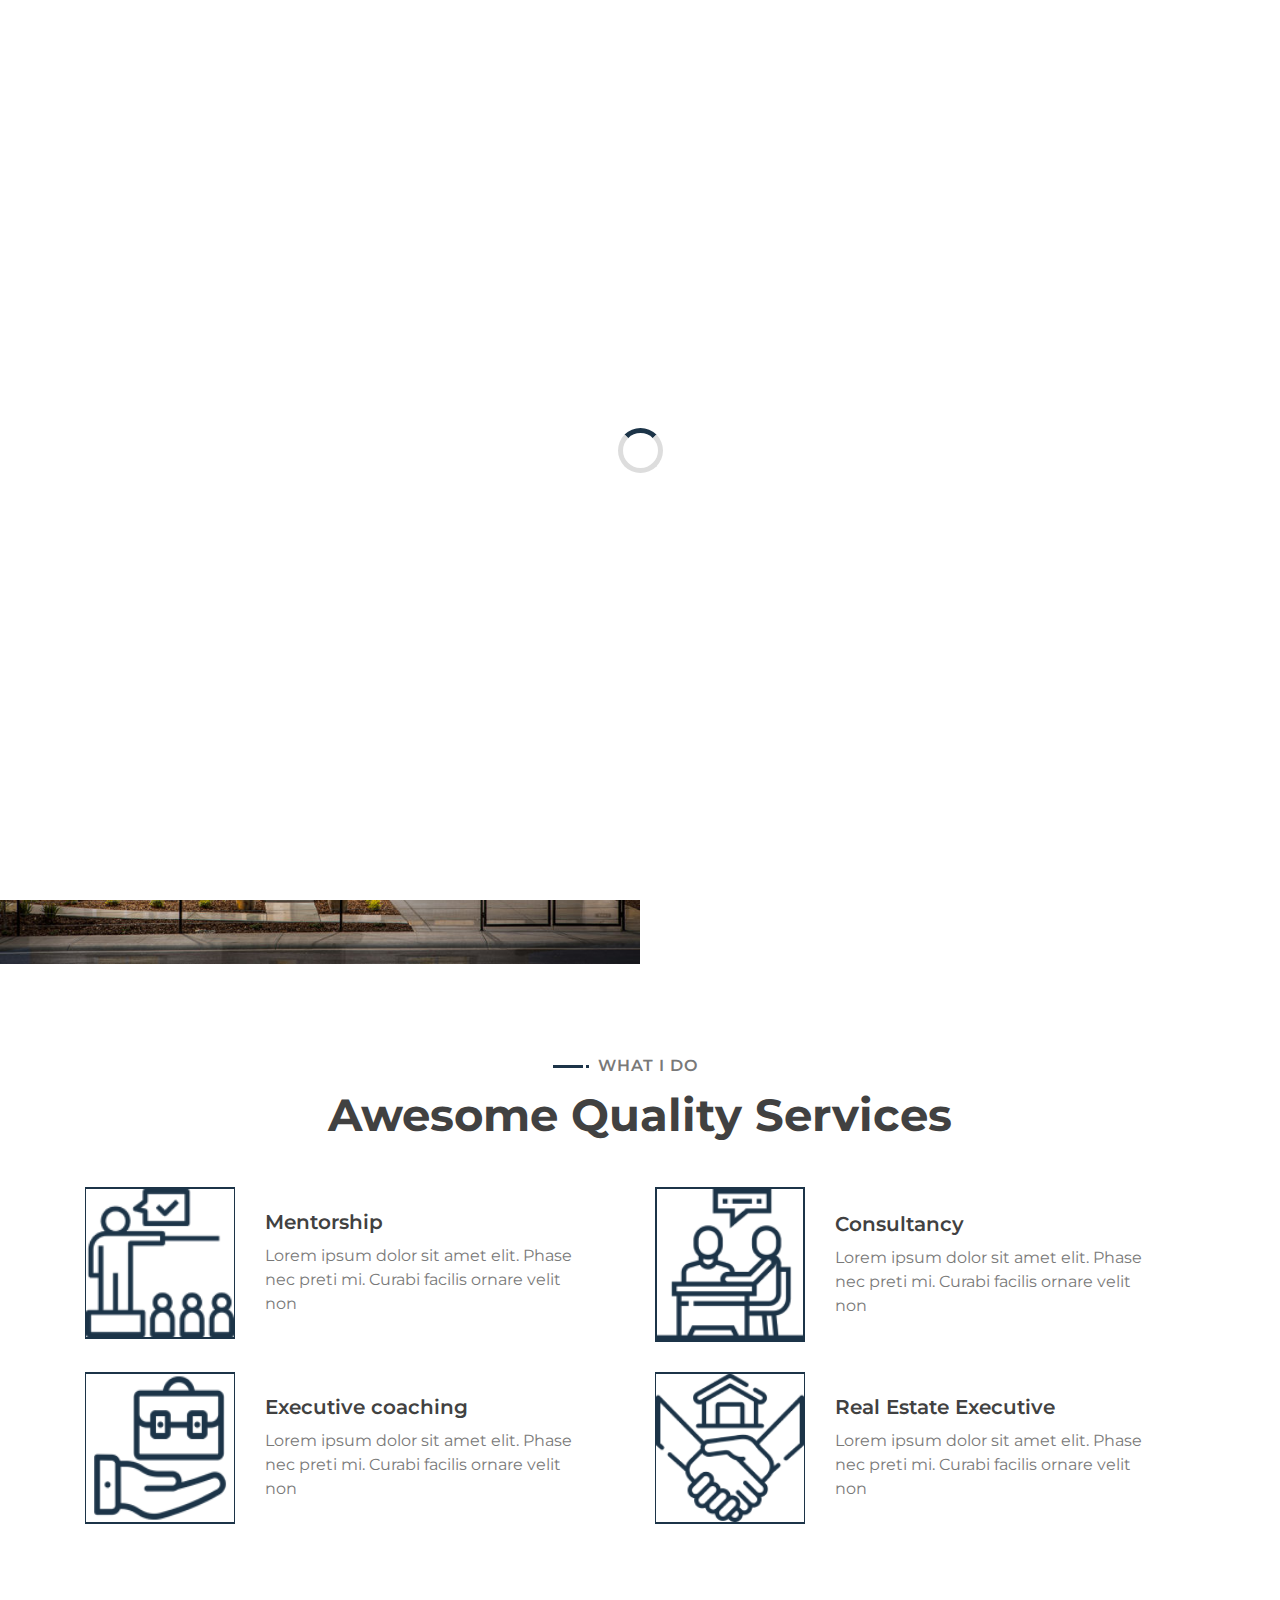
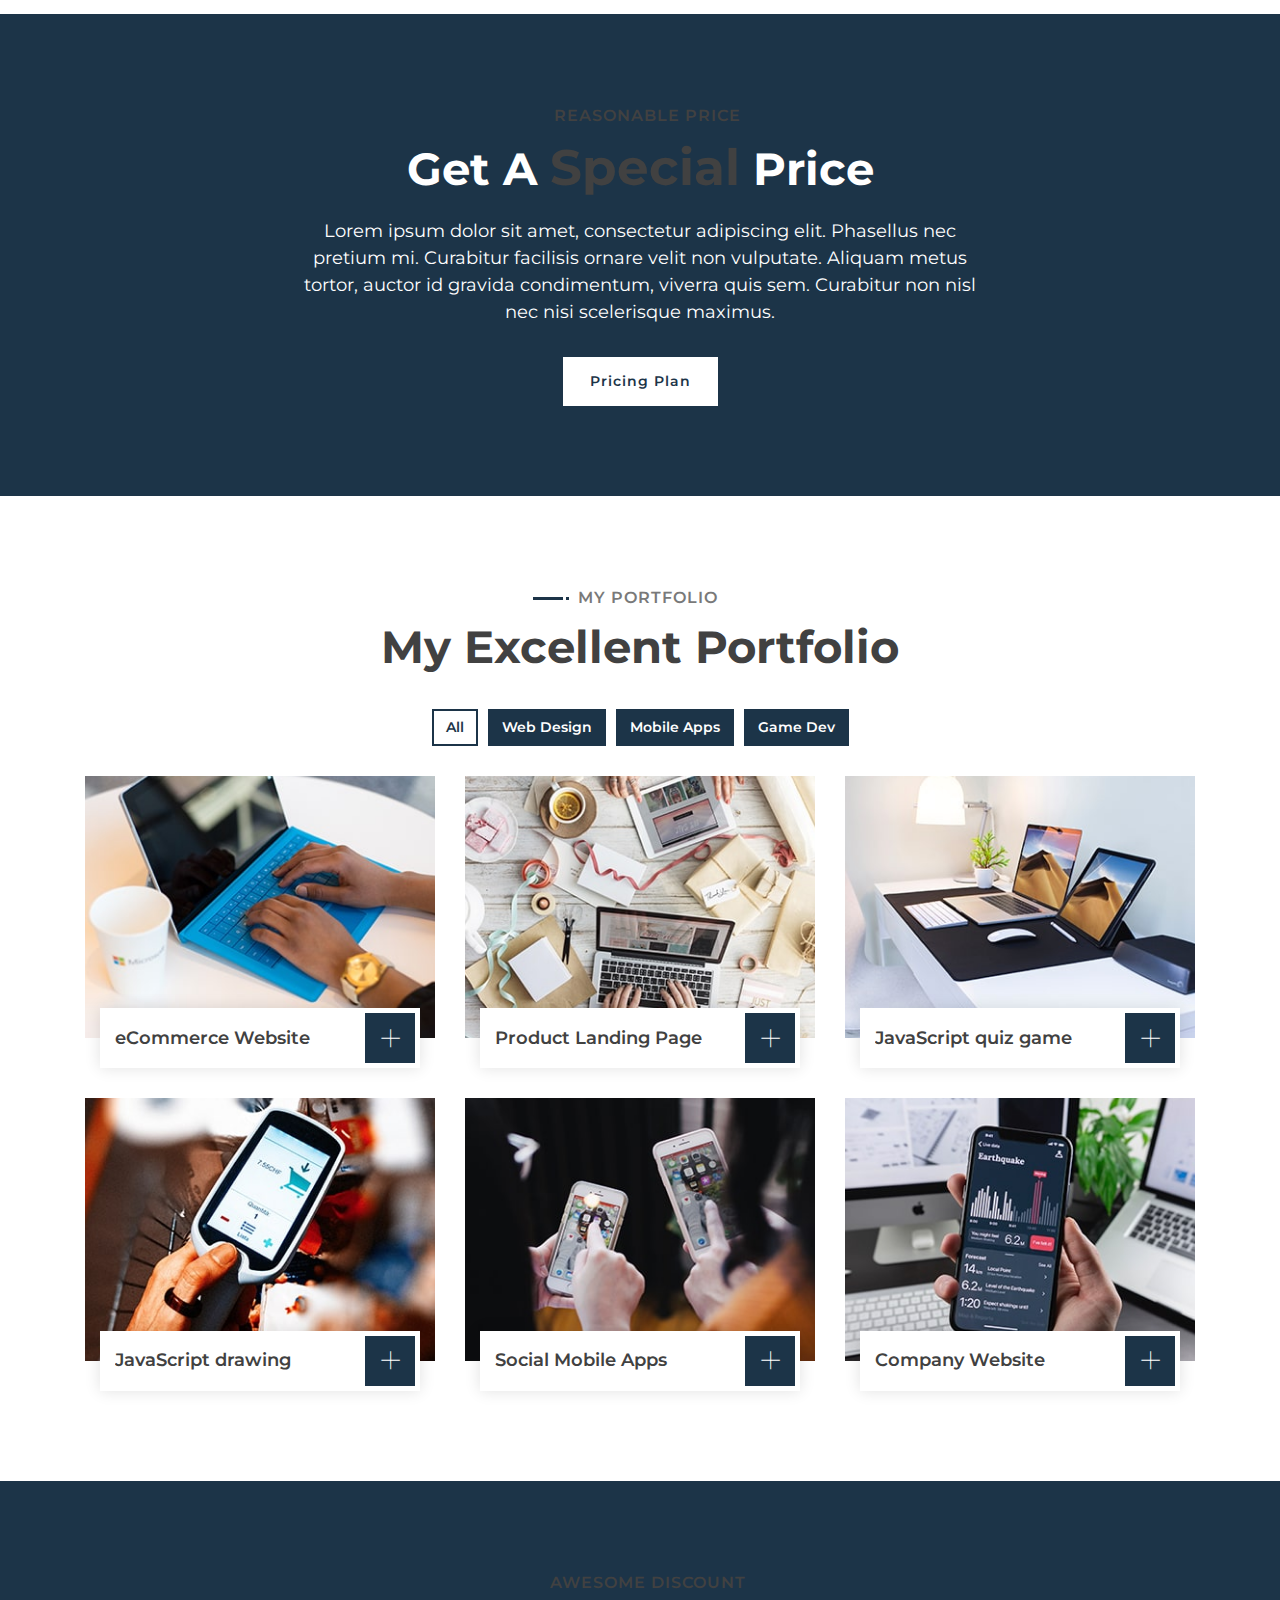
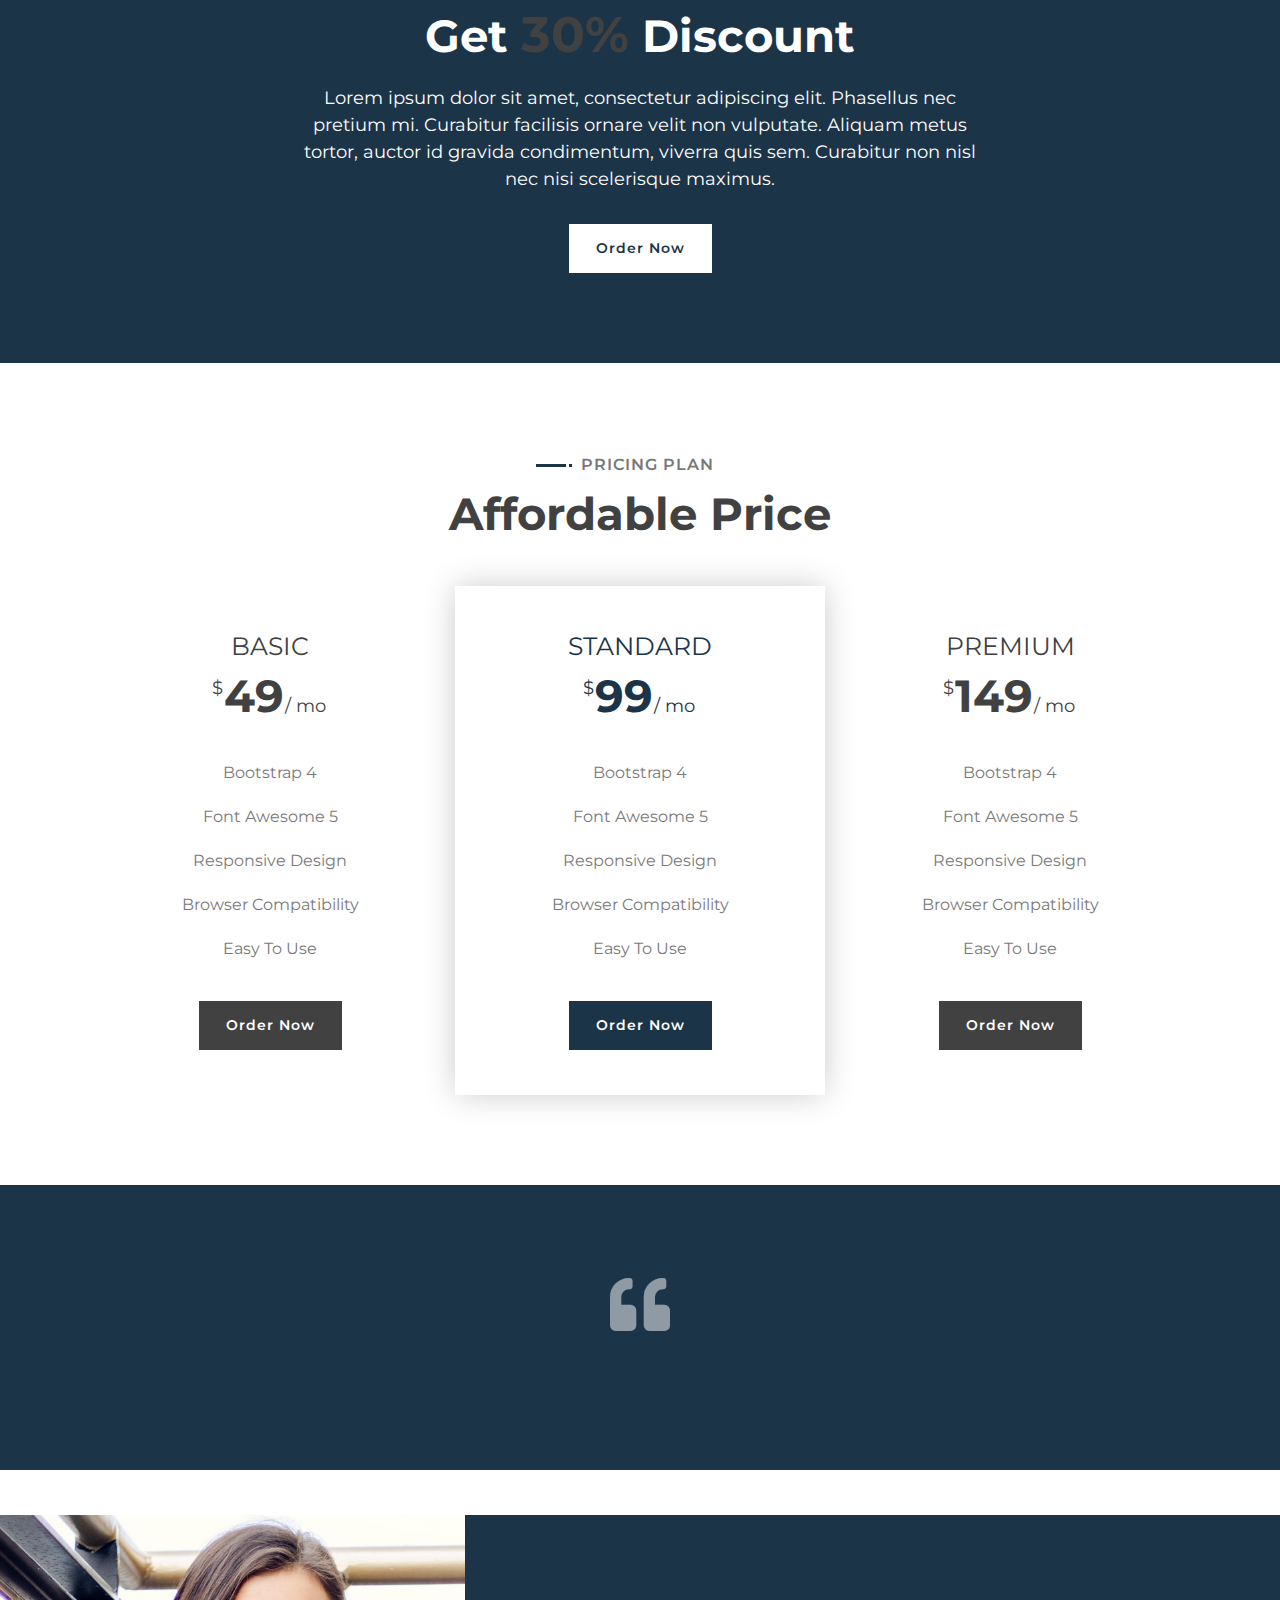
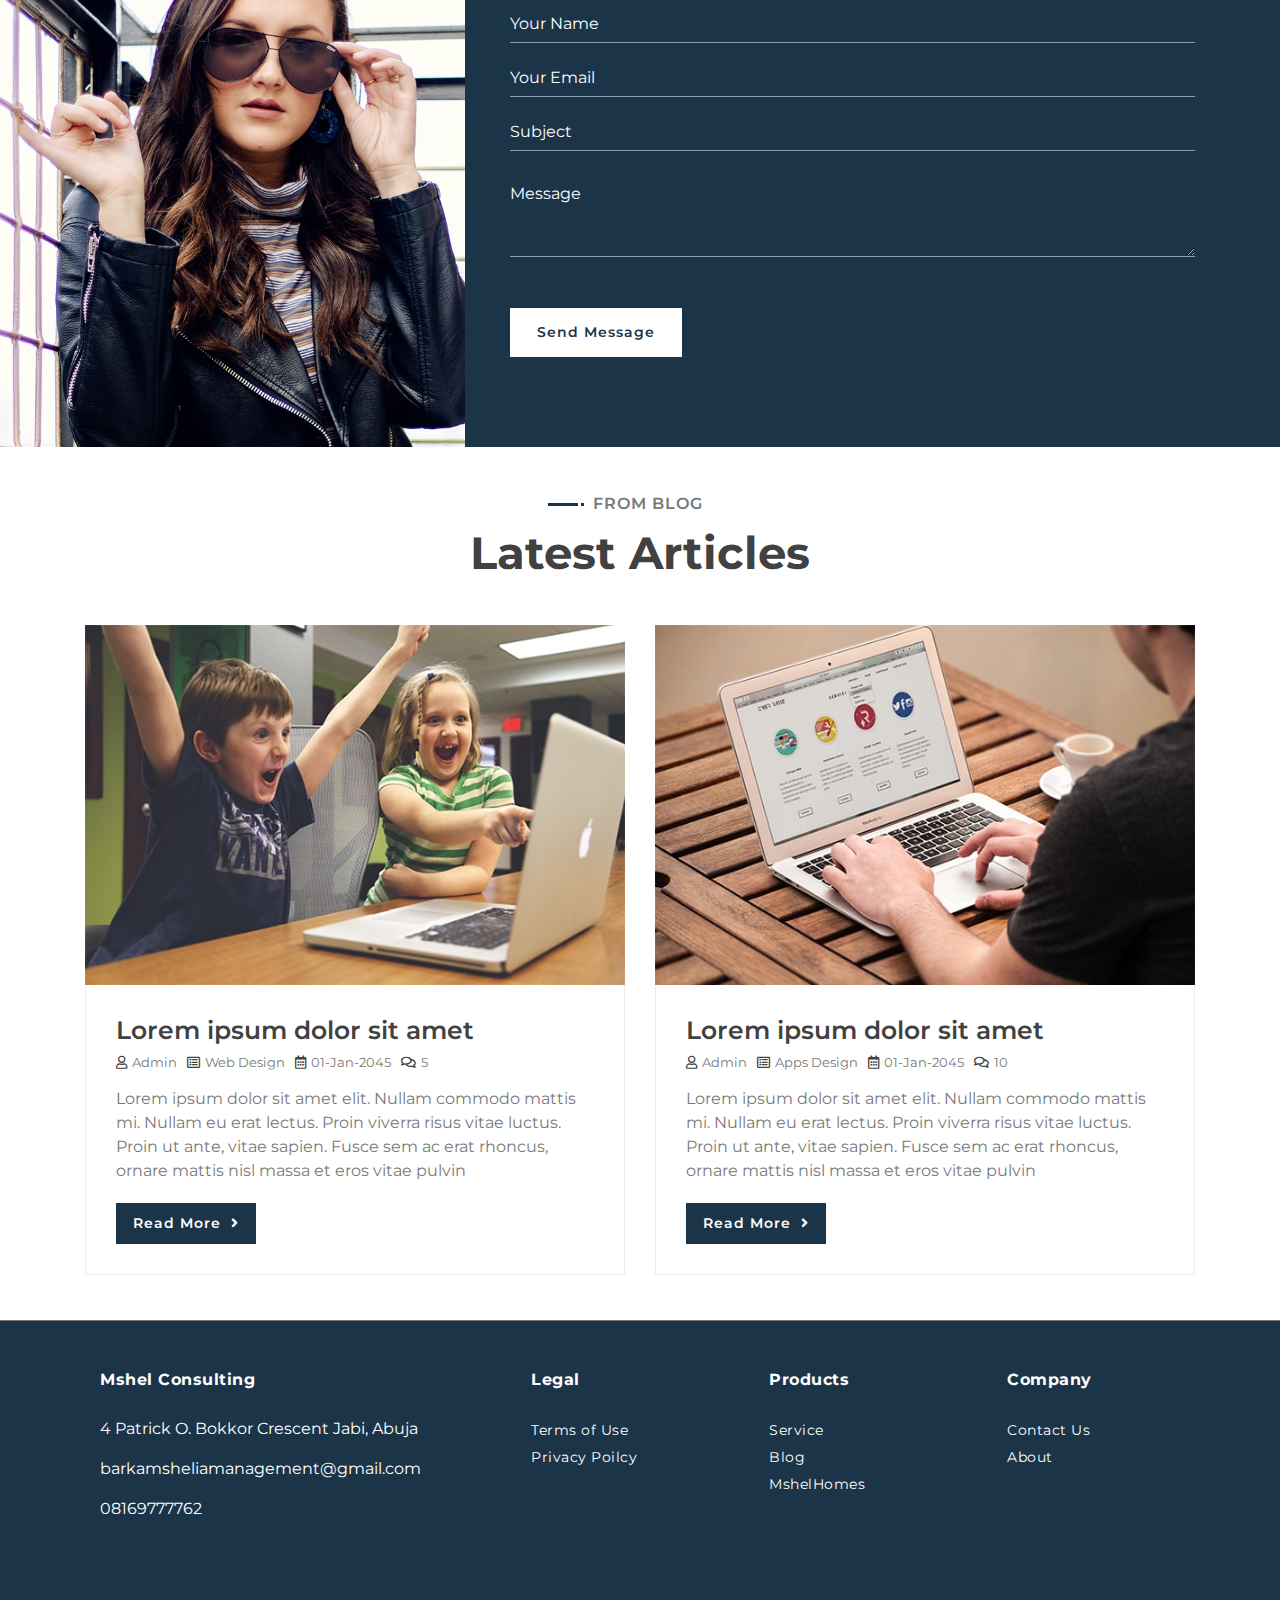
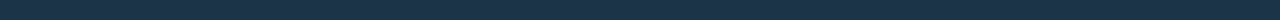
==== commit 7562fc6b: "Sectional changes" ====
--- a/Mshelhomes/index.html
+++ b/Mshelhomes/index.html
@@ -28,7 +28,7 @@
         <!-- Nav Bar Start -->
         <div class="navbar navbar-expand-lg bg-light navbar-light">
             <div class="container-fluid">
-                <a href="index.html" class="navbar-brand">DevFolio</a>
+                <a href="index.html" class="navbar-brand">MshelConsulting</a>
                 <button type="button" class="navbar-toggler" data-toggle="collapse" data-target="#navbarCollapse">
                     <span class="navbar-toggler-icon"></span>
                 </button>
@@ -39,10 +39,6 @@
                         <a href="#about" class="nav-item nav-link">About</a>
                         <a href="#service" class="nav-item nav-link">Service</a>
                         <a href="#experience" class="nav-item nav-link">Experience</a>
-                        <a href="#portfolio" class="nav-item nav-link">Portfolio</a>
-                        <a href="#price" class="nav-item nav-link">Price</a>
-                        <a href="#review" class="nav-item nav-link">Review</a>
-                        <a href="#team" class="nav-item nav-link">Team</a>
                         <a href="#blog" class="nav-item nav-link">Blog</a>
                         <a href="#contact" class="nav-item nav-link">Contact</a>
                     </div>
@@ -60,19 +56,19 @@
                         <div class="hero-content">
                             <div class="hero-text">
                                 <p>I'm</p>
-                                <h1>Kate Winslet</h1>
+                                <h1>Mshelia Baraka</h1>
                                 <h2></h2>
-                                <div class="typed-text">Web Designer, Web Developer, Front End Developer, Apps Designer, Apps Developer</div>
+                                <div class="typed-text">Real Estate Developer</div>
                             </div>
                             <div class="hero-btn">
-                                <a class="btn" href="">Hire Me</a>
+                                <a class="btn" href="">Book me</a>
                                 <a class="btn" href="">Contact Me</a>
                             </div>
                         </div>
                     </div>
                     <div class="col-sm-12 col-md-6 d-none d-md-block">
                         <div class="hero-image">
-                            <img src="img/hero.png" alt="Hero Image">
+                          <img src="img/mshel.jpeg" alt="Hero Image">
                         </div>
                     </div>
                 </div>
@@ -87,7 +83,7 @@
                 <div class="row align-items-center">
                     <div class="col-lg-6">
                         <div class="about-img">
-                            <img src="img/about.jpg" alt="Image">
+                            <img src="img/house.jpg" alt="Image">
                         </div>
                     </div>
                     <div class="col-lg-6">
@@ -98,35 +94,35 @@
                             </div>
                             <div class="about-text">
                                 <p>
-                                    Lorem ipsum dolor sit amet, consectetur adipiscing elit. Phasellus nec pretium mi. Curabitur facilisis ornare velit non vulputate. Aliquam metus tortor, auctor id gravida
-                                </p>
-                            </div>
-                            <div class="skills">
+                                    I have been in the real estate business for about ten years and have good experience on how it works. Below are my expertise in the real estate world:
+                                </p>
+                            </div>
+                            <!-- <div class="skills">
                                 <div class="skill-name">
-                                    <p>Web Design</p><p>85%</p>
+                                    <p>Conventional sale</p><p>85%</p>
+                                </div>
+                                 <div class="progress">
+                                    <div class="progress-bar" role="progressbar" aria-valuenow="85" aria-valuemin="0" aria-valuemax="100"></div>
+                                </div> 
+                                <div class="skill-name">
+                                    <p>Land lease</p>  <p>95%</p> 
+                                </div>
+                                <div class="progress">
+                                    <div class="progress-bar" role="progressbar" aria-valuenow="95" aria-valuemin="0" aria-valuemax="100"></div>
+                                </div> 
+                                <div class="skill-name">
+                                    <p>Real-estate owned (REO)</p><p>90%</p>
+                                </div>
+                                <div class="progress">
+                                    <div class="progress-bar" role="progressbar" aria-valuenow="90" aria-valuemin="0" aria-valuemax="100"></div>
+                                </div> 
+                                <div class="skill-name">
+                                    <p>Subject Inspection</p><p>85%</p>
                                 </div>
                                 <div class="progress">
                                     <div class="progress-bar" role="progressbar" aria-valuenow="85" aria-valuemin="0" aria-valuemax="100"></div>
-                                </div>
-                                <div class="skill-name">
-                                    <p>Web Development</p><p>95%</p>
-                                </div>
-                                <div class="progress">
-                                    <div class="progress-bar" role="progressbar" aria-valuenow="95" aria-valuemin="0" aria-valuemax="100"></div>
-                                </div>
-                                <div class="skill-name">
-                                    <p>Apps Design</p><p>90%</p>
-                                </div>
-                                <div class="progress">
-                                    <div class="progress-bar" role="progressbar" aria-valuenow="90" aria-valuemin="0" aria-valuemax="100"></div>
-                                </div>
-                                <div class="skill-name">
-                                    <p>Apps Development</p><p>85%</p>
-                                </div>
-                                <div class="progress">
-                                    <div class="progress-bar" role="progressbar" aria-valuenow="85" aria-valuemin="0" aria-valuemax="100"></div>
-                                </div>
-                            </div>
+                                </div> -->
+                            </div> -->
                             <a class="btn" href="">Learn More</a>
                         </div>
                     </div>
@@ -147,10 +143,10 @@
                     <div class="col-lg-6 wow fadeInUp" data-wow-delay="0.0s">
                         <div class="service-item">
                             <div class="service-icon">
-                                <i class="fa fa-laptop"></i>
+                                <img src="img/mentorship.png" alt="Mentorship">
                             </div>
                             <div class="service-text">
-                                <h3>Web Design</h3>
+                                <h3>Mentorship</h3>
                                 <p>
                                     Lorem ipsum dolor sit amet elit. Phase nec preti mi. Curabi facilis ornare velit non
                                 </p>
@@ -160,10 +156,10 @@
                     <div class="col-lg-6 wow fadeInUp" data-wow-delay="0.2s">
                         <div class="service-item">
                             <div class="service-icon">
-                                <i class="fa fa-laptop-code"></i>
+                                <img src="img/consultancy.png" alt="Consultancy">
                             </div>
                             <div class="service-text">
-                                <h3>Web Development</h3>
+                                <h3>Consultancy</h3>
                                 <p>
                                     Lorem ipsum dolor sit amet elit. Phase nec preti mi. Curabi facilis ornare velit non
                                 </p>
@@ -173,10 +169,10 @@
                     <div class="col-lg-6 wow fadeInUp" data-wow-delay="0.4s">
                         <div class="service-item">
                             <div class="service-icon">
-                                <i class="fab fa-android"></i>
+                                <img src="img/executive.png" alt="Executive-coaching">
                             </div>
                             <div class="service-text">
-                                <h3>Apps Design</h3>
+                                <h3>Executive coaching</h3>
                                 <p>
                                     Lorem ipsum dolor sit amet elit. Phase nec preti mi. Curabi facilis ornare velit non
                                 </p>
@@ -186,10 +182,10 @@
                     <div class="col-lg-6 wow fadeInUp" data-wow-delay="0.6s">
                         <div class="service-item">
                             <div class="service-icon">
-                                <i class="fab fa-apple"></i>
+                                <img src="img/real-estate.png" title="real estate icons">
                             </div>
                             <div class="service-text">
-                                <h3>Apps Development</h3>
+                                <h3>Real Estate Executive</h3>
                                 <p>
                                     Lorem ipsum dolor sit amet elit. Phase nec preti mi. Curabi facilis ornare velit non
                                 </p>
@@ -203,7 +199,7 @@
         
         
          <!-- Experience Start -->
-        <div class="experience" id="experience">
+ <!-- <div class="experience" id="experience">
             <div class="container">
                 <header class="section-header text-center wow zoomIn" data-wow-delay="0.1s">
                     <p>My Resume</p>
@@ -272,7 +268,7 @@
                     </div>
                 </div>
             </div>
-        </div>
+        </div>        -->
         <!-- Job Experience End -->
         
         
@@ -550,7 +546,7 @@
 
 
         <!-- Team Start -->
-        <div class="team" id="team">
+        <!-- <div class="team" id="team">
             <div class="container">
                 <div class="section-header text-center wow zoomIn" data-wow-delay="0.1s">
                     <p>My Team</p>
@@ -639,7 +635,7 @@
                     </div>
                 </div>
             </div>
-        </div>
+        </div> -->
         <!-- Team End -->
         
         
@@ -732,35 +728,44 @@
                     </div>
                 </div>
             </div>
-        </div>
-        <!-- Blog End -->
-
-
-        <!-- Footer Start -->
-        <div class="footer wow fadeIn" data-wow-delay="0.3s">
-            <div class="container-fluid">
-                <div class="container">
-                    <div class="footer-info">
-                        <h2>Kate Winslet</h2>
-                        <h3>123 Street, New York, USA</h3>
-                        <div class="footer-menu">
-                            <p>+012 345 67890</p>
-                            <p>info@example.com</p>
-                        </div>
-                        <div class="footer-social">
-                            <a href=""><i class="fab fa-twitter"></i></a>
-                            <a href=""><i class="fab fa-facebook-f"></i></a>
-                            <a href=""><i class="fab fa-youtube"></i></a>
-                            <a href=""><i class="fab fa-instagram"></i></a>
-                            <a href=""><i class="fab fa-linkedin-in"></i></a>
-                        </div>
-                    </div>
-                </div>
-                <div class="container copyright">
-                    <p>&copy; <a href="#">Your Site Name</a>, All Right Reserved | Designed By <a href="https://htmlcodex.com">HTML Codex</a></p>
-                </div>
-            </div>
-        </div>
+        </div> 
+        <!-- Blog End !-->
+        <div class="footer-container">
+            <div id="footer">
+                <footer id="footer">
+                    <div class="contain">
+                        <div class="footer--container">
+                             <div>
+                                 <h4>Mshel Consulting</h4>
+                                 <div class="footer-copyright"></div>
+                                    <div class="footer-social">
+                                        <p>4 Patrick O. Bokkor Crescent Jabi, Abuja</p> 
+                                        <p>barkamsheliamanagement@gmail.com</p>
+                                       <p>08169777762</p> 
+                                    </div>
+                             </div>
+                             <div>
+                                 <h4>Legal</h4> 
+                                 <span><a href="#">Terms of Use</a></span>
+                                 <span><a href="#">Privacy Poilcy</a></span>
+                             </div>
+                             <div>
+                                 <h4>Products</h4> 
+                                 <span><a href="#service">Service</a></span>
+                                 <span><a href="#blog">Blog</a></span>
+                                 <span><a href="#">MshelHomes</a></span>
+                             </div>
+                             <div>
+                                 <h4>Company</h4> 
+                                 <span><a href="#contact">Contact Us</a></span>
+                                 <span><a href="#about">About</a></span>
+                             </div>
+                         </div>
+                     </div>
+                 </footer>
+            </div>
+          </div>
+
         <!-- Footer End -->
         
         
--- a/Mshelhomes/css/style.css
+++ b/Mshelhomes/css/style.css
@@ -126,7 +126,7 @@
 }
 
 .back-to-top:hover i {
-    color: #414141;
+    color: #1c3448;
 }
 
 
@@ -201,12 +201,12 @@
     
     .navbar-light.nav-sticky .navbar-nav .nav-link,
     .navbar-light.nav-sticky .navbar-nav .nav-link:focus {
-        color: #414141;
+        color: #1c3448;
     }
 
     .navbar-light .navbar-nav .nav-link:hover,
     .navbar-light .navbar-nav .nav-link.active {
-        color: #111111;
+        color: #1c3448;
     }
     
     .navbar-light.nav-sticky .navbar-nav .nav-link:hover,
@@ -262,11 +262,12 @@
     position: relative;
     text-align: right;
     padding-right: 75px;
+    padding-bottom: 40px;
 }
 
 .hero .hero-image img {
     max-width: 80%;
-    max-height: 80%;
+    max-height: 90%;
 }
 
 .hero .hero-content {
@@ -475,6 +476,7 @@
     position: relative;
     width: 100%;
     margin: -45px 0 45px 0;
+    padding-top: 30px;
 }
 
 .about .col-lg-6 {
@@ -508,7 +510,9 @@
 .about .skills {
     margin-bottom: 30px;
 }
-
+.skills {
+    display: block;
+}
 .about .skill-name {
     margin-top: 15px;
 }
@@ -753,16 +757,27 @@
     display: flex;
     align-items: center;
     justify-content: center;
-    border: 1px solid #1c3448;
+    border: 1px solid #1c3448; 
     background: #ffffff;
 }
-
-.service .service-icon i {
+.service-icon img {
+    position: relative;
+    width: 150px;
+    min-height: 150px;
+    display: flex;
+    align-items: center;
+    color: #1c3448;
+    border: 1px solid #1c3448; 
+    justify-content: center;
+    background: #ffffff;
+    transition: .3s;
+}
+/* .service .service-icon i {
     position: relative;
     font-size: 60px;
     color: #1c3448;
     transition: .3s;
-}
+} */
 
 .service .service-item:hover i {
     font-size: 75px;
@@ -1068,10 +1083,10 @@
 }
 
 .price .price-item .price-action .btn:hover {
-    color: #414141;
+    color: #1c3448;
     background: transparent;
-    box-shadow: inset 0 0 0 0 #414141;
-    border-color: #414141;
+    box-shadow: inset 0 0 0 0 #1c3448;
+    border-color: #1c3448;
 }
 
 .price .price-item.featured-item .price-action .btn {
@@ -1268,7 +1283,7 @@
 }
 
 .testimonial .testimonial-text h3 {
-    color: #EF233C;
+    color: #1c3448;
     font-size: 18px;
     font-weight: 600;
     margin-bottom: 10px;
@@ -1305,8 +1320,8 @@
 .contact {
     position: relative;
     width: 100%;
-    margin: 45px 0;
-    background: #EF233C;
+    /* margin: 45px 0; */
+    background: #1c3448;
 }
 
 .contact .container-fluid {
@@ -1317,7 +1332,7 @@
 .contact .contact-form {
     position: relative;
     padding: 90px 0 90px 45px;
-    background: #EF233C;
+    background: #1c3448;
 }
 
 .contact .contact-form input {
@@ -1351,7 +1366,7 @@
 
 .contact .contact-form .btn {
     margin-top: 35px;
-    color: #EF233C;
+    color: #1c3448;
     background: #ffffff;
     box-shadow: inset 0 0 0 50px #ffffff;
 }
@@ -1459,133 +1474,92 @@
 }
 
 
-/*******************************/
-/********* Footer CSS **********/
-/*******************************/
-.footer {
-    position: relative;
-    margin-top: 45px;
+/***Footer Styles***/
+footer {
     background: #1c3448;
-}
-
-.footer .container-fluid {
-    padding: 60px 0 0 0;
-}
-
-.footer .footer-info {
-    position: relative;
-    width: 100%;
-    text-align: center;
-}
-
-.footer .footer-info h2 {
+    border-top: 1px solid;
+    min-height: 300px;
+    padding-top: 20px;
+}
+footer a {
+    color: #ffffff;
+  }
+  .footer--container {
+    display: flex;
+    padding-left: 100px;
+    text-align: left;
+  }
+  .footer--container img {
     margin-bottom: 20px;
-    font-size: 30px;
+  }
+  .footer--container>:first-child {
+    margin-right: 110px !important; 
+    width: fit-content;
+  }
+  .footer-social {
+    color: #ffffff;
+  }
+  .footer--container>div:not(:last-of-type) {
+    margin-right: 50px;
+  }
+  .footer--container>div {
+    display: flex;
+    flex-direction: column;
+    width: 188px;
+    height: 192px;
+  }
+  .footer--container h4 {
+    margin-top: 0;
+    font-style: normal;
     font-weight: 700;
-    color: #ffffff;
-}
-
-.footer .footer-info h3 {
-    margin-bottom: 25px;
-    font-size: 22px;
-    font-weight: 600;
-    color: #ffffff;
-}
-
-.footer .footer-menu {
-    width: 100%;
+    line-height: 33px;
+    font-size: 16px;
+    letter-spacing: .5px;
+    margin: 1.33em 0;
+    color: #ffffff;
+  }
+  /*.footer--container>div span:not(:last-of-type) {
+     margin-bottom: 10px; 
+  }*/
+  .footer--container>div span {
+    font-style: normal;
+    font-size: 14px;
+    line-height: 27px;
+    letter-spacing: .5px;
+    color: #fff;
+  }
+  .footer--container>div a:hover {
+    color: #fff;
+  }
+  .collpase__trigger {
     display: flex;
-    justify-content: center;
-}
-
-.footer .footer-menu p {
-    color: #ffffff;
-    font-size: 22px;
-    font-weight: 600;
-    line-height: 20px;
-    padding: 0 15px;
-    border-right: 1px solid #ffffff;
-}
-
-.footer .footer-menu p:last-child {
-    border: none;
-}
-
-.footer .footer-social {
-    position: relative;
-    margin-top: 15px;
-}
-
-.footer .footer-social a {
-    display: inline-block;
-}
-
-.footer .footer-social a i {
-    margin-right: 15px;
-    font-size: 20px;
-    color: #ffffff;
-    transition: .3s;
-}
-
-.footer .footer-social a:last-child i {
-    margin: 0;
-}
-
-.footer .footer-social a:hover i {
-    color: #414141;
-}
-
-.footer .copyright {
-    position: relative;
-    text-align: center;
-    margin-top: 30px;
-    padding-top: 25px;
-    padding-bottom: 25px;
-}
-
-.footer .copyright::before {
-    position: absolute;
-    content: "";
-    width: 50%;
-    height: 1px;
-    top: 0;
-    left: 25%;
-    background: rgba(256, 256, 256, .2);
-}
-
-.footer .copyright p {
-    margin: 0;
-    color: #ffffff;
-}
-
-.footer .copyright .col-md-6:last-child p {
-    text-align: right;
-}
-
-.footer .copyright p a {
-    color: #ffffff;
-    font-weight: 600;
-}
-
-.footer .copyright p a:hover {
-    color: #414141;
-}
-
-@media (max-width: 575.98px) {
-    .footer .footer-info h2 {
-        margin-bottom: 20px;
-        font-size: 20px;
-        font-weight: 600;
-    }
-
-    .footer .footer-info h3 {
-        margin-bottom: 20px;
-        font-size: 16px;
-    }
-
-    .footer .footer-menu p {
-        font-size: 16px;
-        line-height: 16px;
-        padding: 0 5px;
-    }
-}
+    align-items: center;
+    justify-content: space-between;
+    color: #fff;
+  }
+  
+  @media screen and (max-width: 698px) {
+    #footer {
+      background-color: #1c3448;
+      text-align: left;
+      padding: 10px;
+      display: block;
+  }
+  .footer--container {
+    display: block;
+  }
+    #footer .footer__mobile {
+      display: block;
+  }
+    .footer__mobile>div {
+      margin-bottom: 20px;
+  }
+    .footer__mobile img {
+      height: 50px;
+      margin-bottom: 10px;
+  }
+  img {
+      border: 0;
+  }
+}
+    